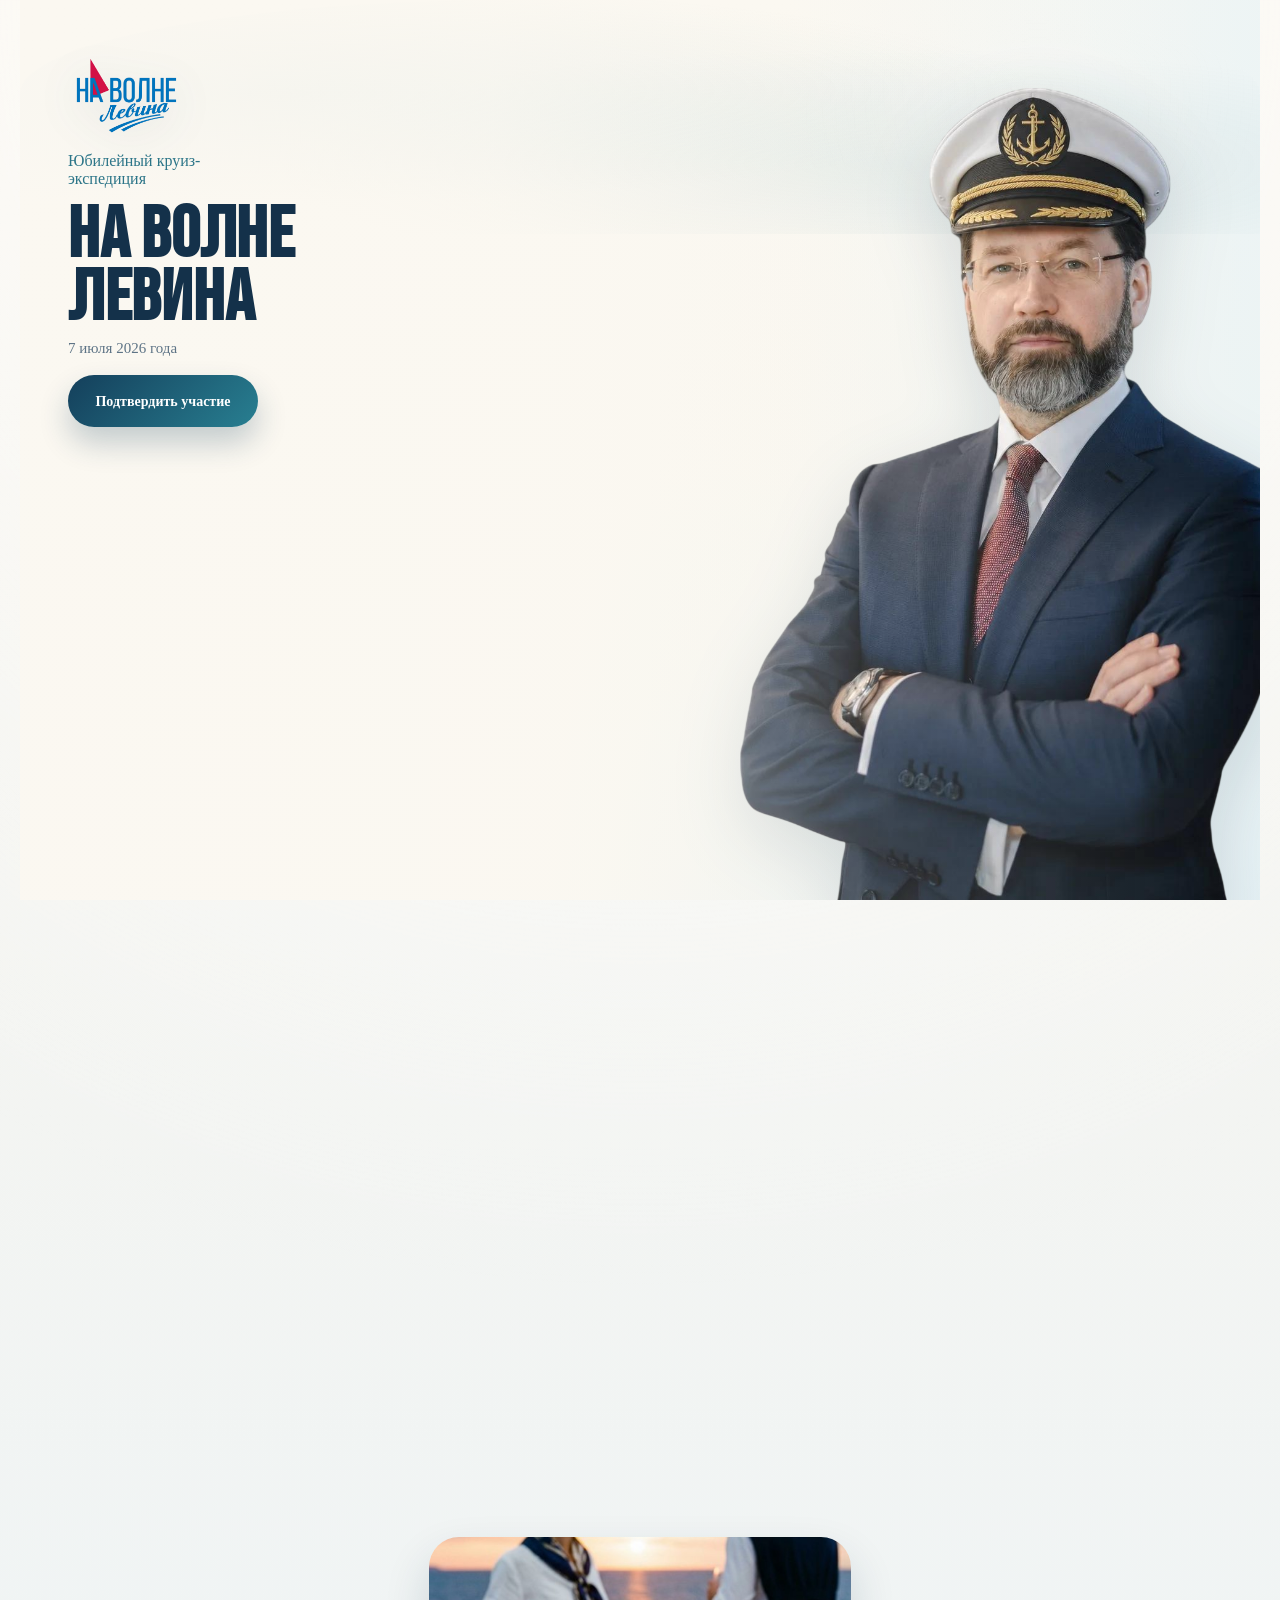
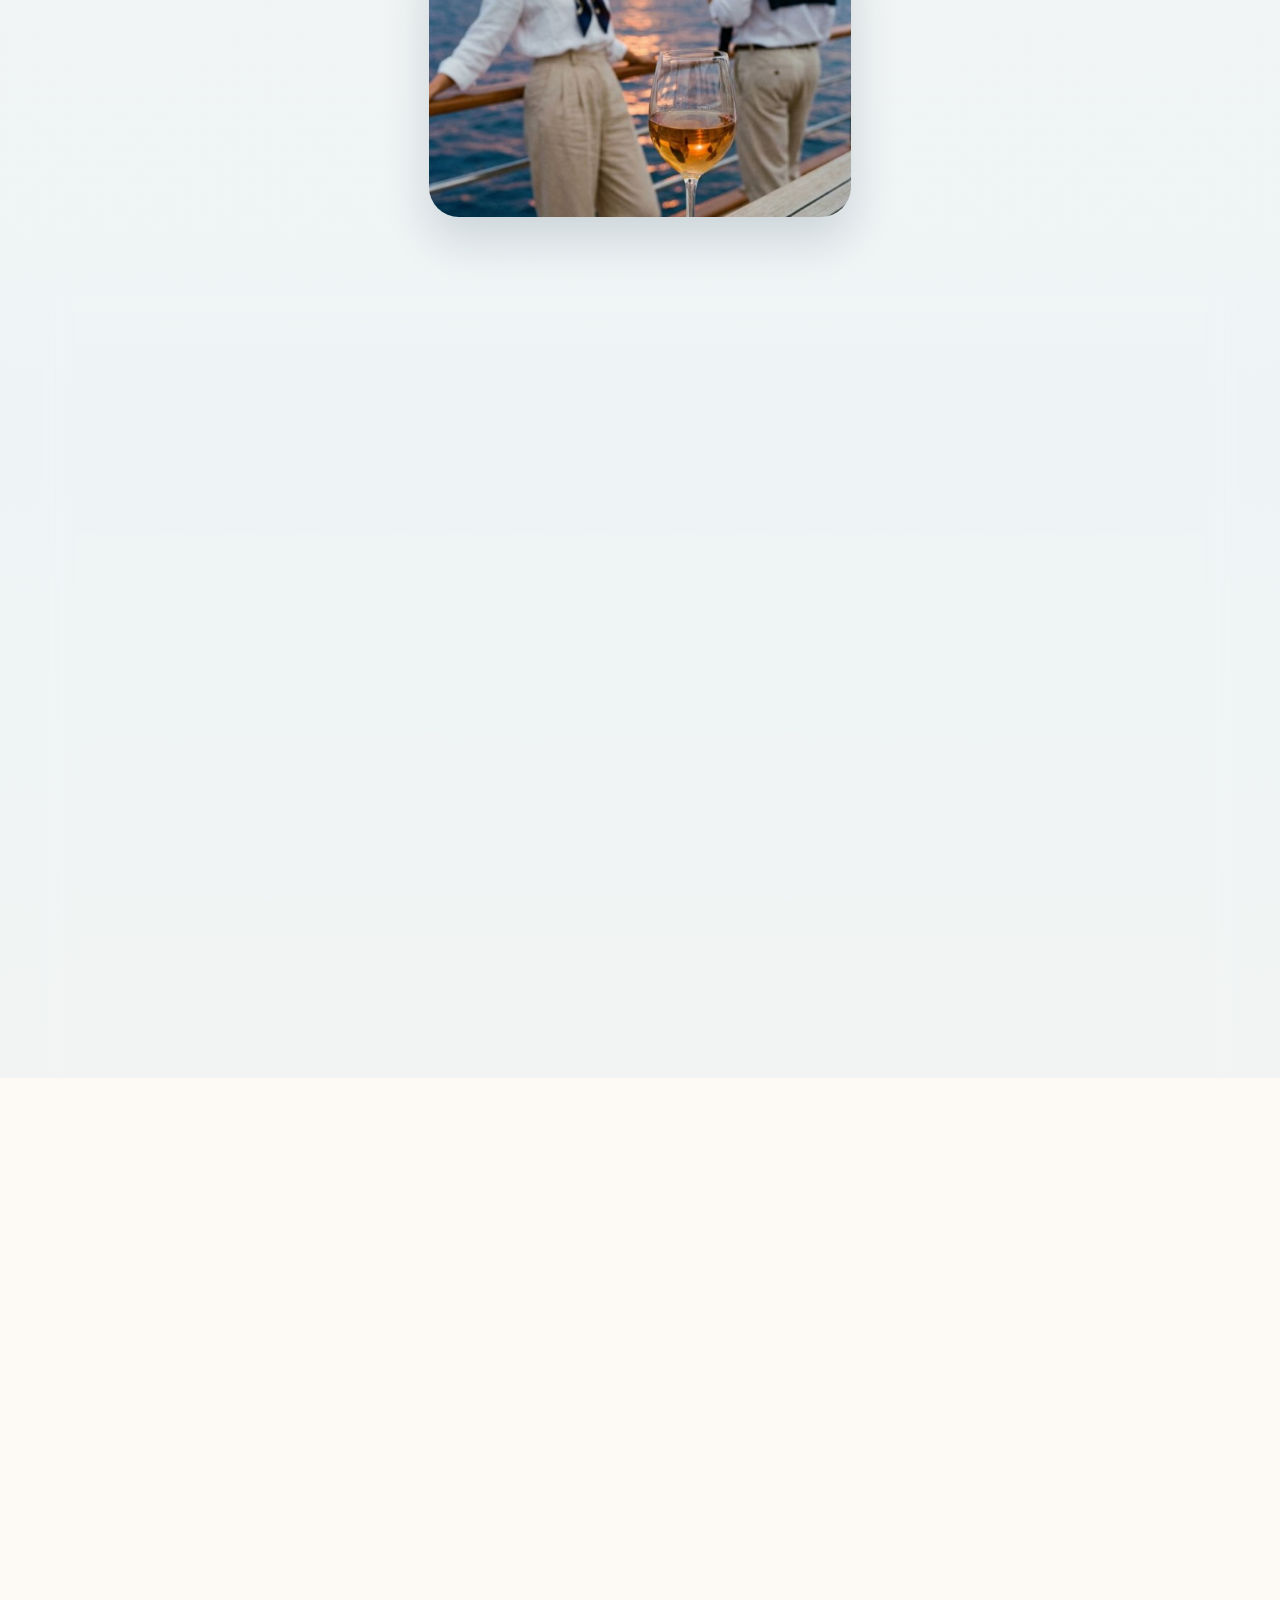
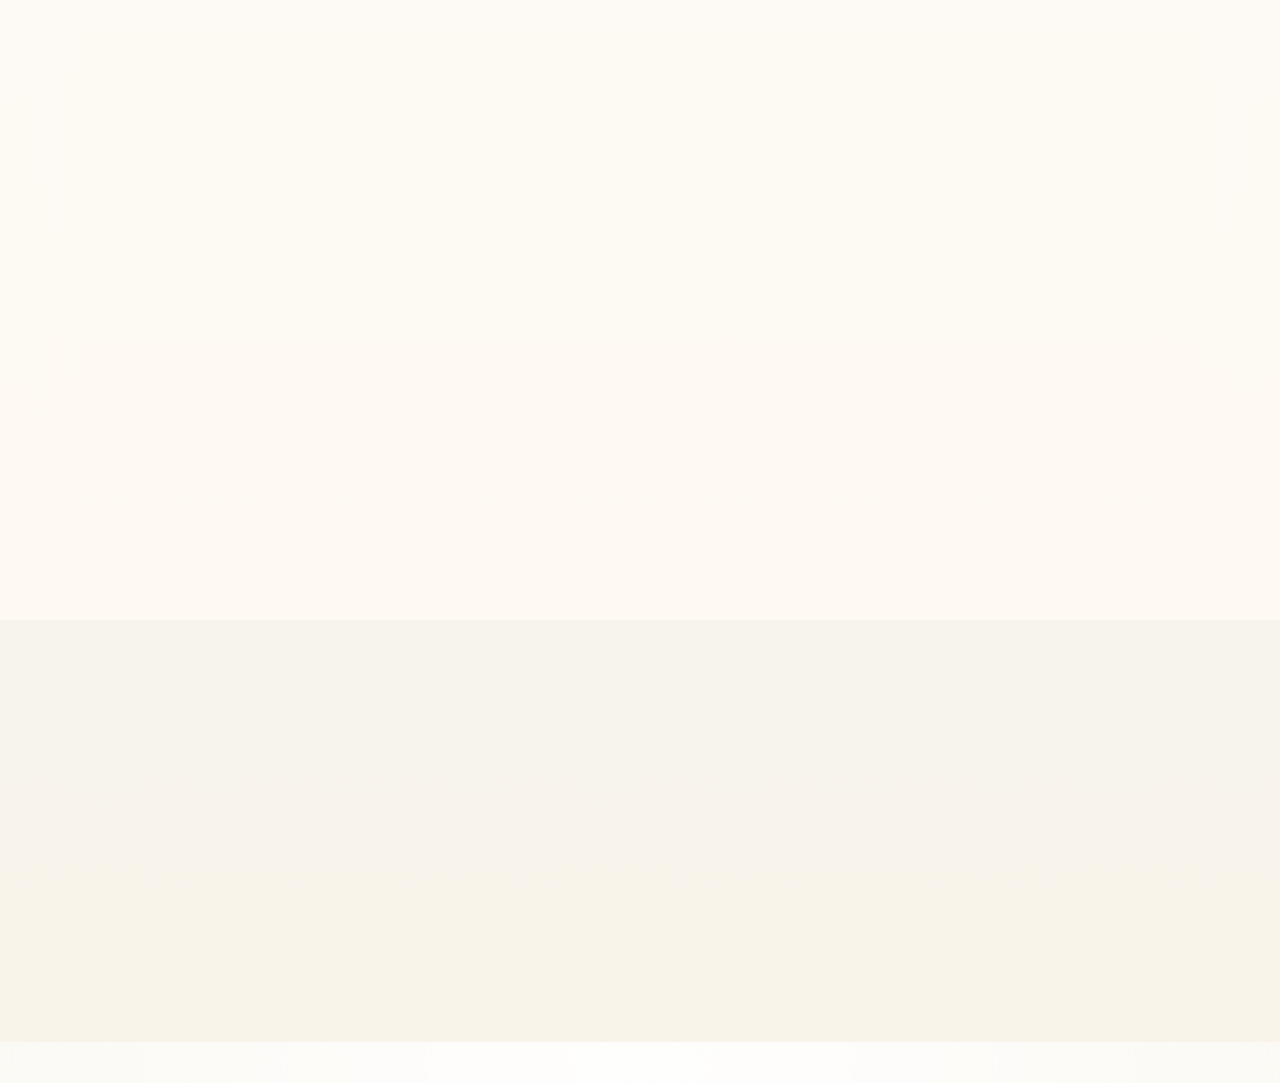
==== index.html @ 83906960 "Done" ====
<!DOCTYPE html>
<html lang="ru">
  <head>
    <meta charset="UTF-8" />
    <meta name="viewport" content="width=device-width, initial-scale=1.0" />
    <title>На волне Левина</title>
    <meta
      name="description"
      content="Приглашение на юбилейный круиз-экспедицию «На волне Левина»."
    />
    <link rel="stylesheet" href="./styles.css" />
  </head>
  <body>
    <div class="page-shell">
      <header class="hero section reveal" id="hero">
        <div class="hero__bg" aria-hidden="true"></div>
        <div class="hero__overlay" aria-hidden="true"></div>
        <div class="hero__water" aria-hidden="true"></div>
        <div class="hero__portrait-wrap" aria-hidden="true">
          <img
            class="hero__portrait"
            src="./assets/images/lev-portrait-cutout.png"
            alt=""
          />
        </div>
        <div class="hero__content">
          <!-- При необходимости замените логотип на другой локальный файл из assets/images/. -->
          <img
            class="hero__logo"
            src="./assets/images/logo-main.png"
            alt="Логотип приглашения «На волне Левина»"
          />
          <p class="hero__eyebrow">Юбилейный круиз-экспедиция</p>
          <h1 class="hero__title">НА ВОЛНЕ ЛЕВИНА</h1>
          <p class="hero__date">7 июля 2026 года</p>
          <div class="hero__actions">
            <a class="button button--primary hero__button js-rsvp-link" href="#rsvp">
              Подтвердить участие
            </a>
          </div>
        </div>
      </header>

      <main>
        <section class="invitation section reveal" aria-labelledby="invitation-title">
          <div class="section__frame invitation__grid invite-card">
            <div class="invitation__photo-card invite-card__photo-wrap">
              <!-- При необходимости замените портрет на другой локальный файл. -->
              <img
                class="invite-card__photo"
                src="./assets/images/lev-portrait-cutout.png"
                alt="Портрет Льва Юрьевича для приглашения"
              />
            </div>
            <div class="invitation__content invite-card__content">
              <p class="section__kicker">Личное приглашение</p>
              <h2 id="invitation-title" class="section__title">Приглашение на борт</h2>
              <p>
                Приглашаю Вас принять участие в круизе-экспедиции «На волне
                Левина»!
              </p>
              <p>
                Буду рад провести этот вечер вместе с Вами на красавице Каме.
              </p>
              <p>
                Вспомним яркие моменты, ощутим радость встречи и поднимем бокал
                за новые горизонты и открытия.
              </p>
              <a class="button button--secondary invitation__button js-rsvp-link" href="#rsvp">
                Подтвердить присутствие
              </a>
            </div>
          </div>
        </section>

        <section class="mood-photo section reveal" aria-label="Вечер на борту">
          <img
            class="mood-photo__image"
            src="./assets/images/reference-screen.jpg"
            alt="Гости с бокалами на борту во время вечернего круиза"
          />
        </section>

        <section class="crew section reveal" aria-labelledby="crew-title">
          <div class="section__frame crew-card route-card">
            <p class="section__kicker">Курс на встречу</p>
            <h2 id="crew-title" class="section__title">Сбор экипажа</h2>

            <dl class="route-list">
              <div class="route-row">
                <dt>Дата рейса</dt>
                <dd>7 июля 2026</dd>
              </div>

              <div class="route-row">
                <dt>Время сбора</dt>
                <dd>18:00</dd>
              </div>

              <div class="route-row">
                <dt>Место посадки</dt>
                <dd>летняя веранда кафе «Чайка Zaza», ул. Монастырская, 2</dd>
                <dd>
                  <a
                    class="button button--secondary map-link"
                    href="https://yandex.ru/maps/?text=%D0%9F%D0%B5%D1%80%D0%BC%D1%8C,%20%D1%83%D0%BB.%20%D0%9C%D0%BE%D0%BD%D0%B0%D1%81%D1%82%D1%8B%D1%80%D1%81%D0%BA%D0%B0%D1%8F,%202,%20%D0%A7%D0%B0%D0%B9%D0%BA%D0%B0%20Zaza"
                    target="_blank"
                    rel="noreferrer"
                  >
                    Как добраться
                  </a>
                </dd>
              </div>

              <div class="route-row">
                <dt>Маршрут</dt>
                <dd>на волне воспоминаний, встреч и открытий</dd>
              </div>

              <div class="route-row">
                <dt>Форма одежды</dt>
                <dd>светлые тона: белый, молочный, navy и оттенки морской волны</dd>
              </div>
            </dl>

            <div class="crew-map-strip" aria-hidden="true">
              <svg viewBox="0 0 360 150" preserveAspectRatio="none">
                <path class="map-river" d="M-20 108 C55 78 95 118 150 78 C205 38 250 65 300 30 C335 8 365 18 390 4" />
                <path class="map-route" d="M35 113 C85 92 112 105 155 79 C205 49 240 61 288 35 C318 19 340 20 360 13" />
                <circle class="map-point" cx="35" cy="113" r="4" />
                <circle class="map-point" cx="155" cy="79" r="4" />
                <circle class="map-point" cx="288" cy="35" r="4" />
                <text class="map-label" x="235" y="125">р. Кама</text>
                <text class="map-ship" x="305" y="48">⛵</text>
                <text class="map-compass" x="44" y="48">✦</text>
              </svg>
            </div>
          </div>
        </section>

        <section class="program section reveal" aria-labelledby="program-title">
          <div class="section__frame">
            <p class="section__kicker">Маршрут вечера</p>
            <h2 id="program-title" class="section__title">Программа вечера</h2>
            <div class="timeline">
              <article class="timeline__item">
                <div class="timeline__time">18:00</div>
                <div class="timeline__body">
                  Сбор гостей и welcome drink на веранде «Чайка Zaza»
                </div>
              </article>
              <article class="timeline__item timeline__item--featured">
                <div class="timeline__time">19:00</div>
                <div class="timeline__body">
                  <p>Все на борт!</p>
                  <img
                    class="timeline__image"
                    src="./assets/images/ekohod.jpg"
                    alt="Экоход для круиза-экспедиции"
                  />
                </div>
              </article>
              <article class="timeline__item">
                <div class="timeline__time">23:00</div>
                <div class="timeline__body">Окончание круиза</div>
              </article>
            </div>
          </div>
        </section>

        <section class="contacts section reveal" aria-labelledby="contacts-title">
          <div class="section__frame contacts__card">
            <p class="section__kicker">На связи</p>
            <h2 id="contacts-title" class="section__title">Контакты</h2>
            <p>
              По всем вопросам, связанным с мероприятием, вы можете связаться с
              моим организатором:
            </p>
            <div class="contact-person contacts__person">
              <div>
                <span class="contact-person__label">Организатор</span>
                <strong class="contact-person__name">Алёна Татаренко</strong>
              </div>
              <a class="contact-person__phone" href="tel:+79641887146">
                +7 (964) 188-71-46
              </a>
            </div>
            <div class="contacts__actions">
              <a class="button button--primary" href="tel:+79641887146">
                Позвонить организатору
              </a>
              <a
                class="button button--secondary"
                href="https://wa.me/79641887146"
                target="_blank"
                rel="noreferrer"
              >
                Написать в WhatsApp
              </a>
            </div>
          </div>
          <p class="footer-signature">До встречи на борту!</p>
        </section>
      </main>
    </div>

    <div class="modal" id="rsvp-modal" aria-hidden="true">
      <div class="modal__backdrop" data-close-modal></div>
      <div
        class="modal__dialog"
        role="dialog"
        aria-modal="true"
        aria-labelledby="rsvp-modal-title"
      >
        <button class="modal__close" type="button" aria-label="Закрыть" data-close-modal>
          ×
        </button>
        <div class="modal__content modal__content--form">
          <h2 class="modal__title" id="rsvp-modal-title">Подтверждение участия</h2>
          <p class="modal__text">
            Пожалуйста, укажите Ваше ФИО, чтобы подтвердить присутствие на
            круизе-экспедиции «На волне Левина».
          </p>
          <form
            class="modal__form"
            id="rsvp-form"
            action="https://formsubmit.co/varvara.osoka@gmail.com"
            method="POST"
            target="rsvp-submit-frame"
          >
            <input type="hidden" name="_subject" value="Подтверждение участия — На волне Левина" />
            <input type="hidden" name="_captcha" value="false" />
            <input
              type="hidden"
              name="event"
              value="Круиз-экспедиция «На волне Левина», 7 июля 2026"
            />
            <label class="modal__field">
              <span>ФИО</span>
              <input
                type="text"
                name="ФИО"
                placeholder="Например, Иванов Иван Иванович"
                required
              />
            </label>
            <div class="modal__actions">
              <button class="button button--primary modal__submit" type="submit">
                Отправить подтверждение
              </button>
              <button class="button button--secondary modal__dismiss" type="button" data-close-modal>
                Закрыть
              </button>
            </div>
          </form>
        </div>
        <div class="modal__content modal__content--success" hidden>
          <h2 class="modal__title">Подтверждение участия</h2>
          <p class="modal__text">Спасибо! Подтверждение подготовлено к отправке.</p>
          <button class="button button--primary modal__dismiss" type="button" data-close-modal>
            Закрыть
          </button>
        </div>
      </div>
      <iframe
        name="rsvp-submit-frame"
        title="Скрытая отправка формы подтверждения"
        hidden
      ></iframe>
    </div>

    <script src="./script.js"></script>
  </body>
</html>
---- styles.css ----
:root {
  --bg: #f6f0e4;
  --bg-soft: #fffaf2;
  --card: rgba(255, 251, 244, 0.82);
  --card-strong: rgba(255, 255, 255, 0.9);
  --ink: #173047;
  --muted: #5e7486;
  --navy: #14314b;
  --teal: #2c7588;
  --gold: #c9a45d;
  --sand: #e9d8b5;
  --line: rgba(20, 49, 75, 0.12);
  --shadow: 0 24px 60px rgba(27, 52, 72, 0.12);
  --radius: 28px;
}

@font-face {
  font-family: "Bebas Neue Cyrillic";
  src: url("./assets/fonts/bebas-neue-cyrillic.ttf") format("truetype");
  font-display: swap;
}

@font-face {
  font-family: "Bikham Cyr Script";
  src: url("./assets/fonts/bikham-cyr-script.ttf") format("truetype");
  font-display: swap;
}

@font-face {
  font-family: "Lavanderia C";
  src: url("./assets/fonts/lavanderia-c.ttf") format("truetype");
  font-display: swap;
}

html {
  scroll-behavior: smooth;
}

*,
*::before,
*::after {
  box-sizing: border-box;
}

body {
  margin: 0;
  min-width: 320px;
  overflow-x: clip;
  font-family: Georgia, "Times New Roman", serif;
  color: var(--ink);
  background:
    radial-gradient(circle at top, rgba(255, 255, 255, 0.9), transparent 30%),
    linear-gradient(180deg, #f9f5ed 0%, #eef4f6 48%, #f9f4ea 100%);
}

img {
  display: block;
  max-width: 100%;
}

a {
  color: inherit;
  text-decoration: none;
}

.page-shell {
  width: min(100%, 1240px);
  margin: 0 auto;
}

.section {
  position: relative;
  padding: 1rem;
}

.section__frame {
  position: relative;
  overflow: hidden;
  padding: clamp(1.4rem, 4vw, 2.8rem);
  border: 1px solid rgba(255, 255, 255, 0.55);
  border-radius: var(--radius);
  background: var(--card);
  box-shadow: var(--shadow);
  backdrop-filter: blur(14px);
}

.section__kicker {
  margin: 0 0 0.45rem;
  color: var(--teal);
  font-size: clamp(0.9rem, 1.7vw, 1rem);
  letter-spacing: 0.18em;
  text-transform: uppercase;
}

.section__title {
  margin: 0 0 1rem;
  font-family: "Bebas Neue Cyrillic", serif;
  font-size: clamp(2.1rem, 8vw, 3.6rem);
  letter-spacing: 0.04em;
  line-height: 0.96;
}

.button {
  display: inline-flex;
  align-items: center;
  justify-content: center;
  min-height: 3.5rem;
  padding: 0.95rem 1.4rem;
  border-radius: 999px;
  font-size: clamp(0.95rem, 2vw, 1rem);
  font-weight: 600;
  text-align: center;
  transition:
    transform 180ms ease,
    box-shadow 180ms ease,
    background-color 180ms ease;
}

.button:hover,
.button:focus-visible {
  transform: translateY(-1px);
}

.button--primary {
  color: #fff8ef;
  background: linear-gradient(135deg, var(--navy), var(--teal));
  box-shadow: 0 18px 30px rgba(20, 49, 75, 0.22);
}

.button--secondary {
  color: var(--navy);
  background: rgba(255, 255, 255, 0.78);
  border: 1px solid rgba(20, 49, 75, 0.12);
}

.hero {
  min-height: 100svh;
  position: relative;
  isolation: isolate;
  overflow: hidden;
  padding: 28px 20px 24px;
}

.hero__bg,
.hero__water {
  position: absolute;
  inset: 0;
}

.hero__bg {
  z-index: 0;
  background:
    linear-gradient(
      90deg,
      rgba(251, 248, 241, 0.98) 0%,
      rgba(251, 248, 241, 0.94) 43%,
      rgba(251, 248, 241, 0.54) 62%,
      rgba(232, 243, 246, 0.72) 100%
    ),
    linear-gradient(180deg, #fbf8f1 0%, #f5f4ee 52%, #e2eef1 100%);
}

.hero::after {
  content: "";
  position: absolute;
  inset: 0;
  z-index: 4;
  pointer-events: none;
  background:
    linear-gradient(
      90deg,
      rgba(251, 248, 241, 0.88) 0%,
      rgba(251, 248, 241, 0.72) 38%,
      rgba(251, 248, 241, 0.18) 68%,
      transparent 100%
    );
}

.hero__water {
  z-index: 2;
  left: -10%;
  right: -10%;
  bottom: -2%;
  height: 26%;
  background:
    radial-gradient(ellipse at 20% 40%, rgba(121, 175, 191, 0.18), transparent 55%),
    radial-gradient(ellipse at 70% 70%, rgba(102, 160, 176, 0.14), transparent 50%);
  border-radius: 40% 40% 0 0;
  overflow: hidden;
}

.hero__water::before,
.hero__water::after {
  content: "";
  position: absolute;
  inset: 10% -30%;
  background:
    radial-gradient(circle at 20% 60%, rgba(255, 255, 255, 0.18), transparent 18%),
    radial-gradient(circle at 70% 35%, rgba(255, 255, 255, 0.14), transparent 16%),
    repeating-linear-gradient(
      112deg,
      rgba(255, 255, 255, 0.08) 0,
      rgba(255, 255, 255, 0.08) 8px,
      transparent 8px,
      transparent 28px
    );
  filter: blur(20px);
  opacity: 0.68;
  animation: drift 14s linear infinite;
}

.hero__water::after {
  inset: 24% -24% 8%;
  opacity: 0.42;
  animation-duration: 19s;
  animation-direction: reverse;
}

.hero__portrait-wrap,
.hero__content {
  position: absolute;
}

.hero__content {
  display: grid;
  align-content: start;
  gap: 0;
  position: relative;
  z-index: 5;
  width: 55%;
  max-width: 230px;
}

.hero__portrait-wrap {
  position: absolute;
  z-index: 3;
  right: -135px;
  bottom: -24px;
  height: 86svh;
  width: auto;
  pointer-events: none;
  display: flex;
  align-items: flex-end;
  justify-content: flex-end;
}

.hero__logo {
  width: 108px;
  margin-bottom: 14px;
  border-radius: 0;
  mix-blend-mode: multiply;
  filter: drop-shadow(0 10px 22px rgba(30, 66, 95, 0.12));
}

.hero__eyebrow {
  margin: 0 0 12px;
  color: var(--teal);
  max-width: 180px;
  font-size: 16px;
  letter-spacing: 0;
  line-height: 1.12;
}

.hero__title {
  margin: 0;
  max-width: none;
  font-family: "Bebas Neue Cyrillic", serif;
  font-size: clamp(58px, 15vw, 72px);
  line-height: 0.88;
  letter-spacing: 0.01em;
  color: #14314a;
}

.hero__date {
  margin: 14px 0 18px;
  color: var(--muted);
  font-size: 15px;
}

.hero__button {
  display: inline-flex;
  align-items: center;
  justify-content: center;
  width: 190px;
  min-height: 52px;
  padding: 0 18px;
  border-radius: 999px;
  background: linear-gradient(135deg, #143f5b, #287f91);
  color: #fff;
  font-weight: 700;
  text-decoration: none;
  box-shadow: 0 16px 30px rgba(20, 63, 91, 0.24);
  font-size: 14px;
  line-height: 1.1;
}

.hero__portrait {
  height: 100%;
  width: auto;
  max-width: none;
  object-fit: contain;
  object-position: bottom right;
  opacity: 1;
  filter: drop-shadow(0 24px 34px rgba(20, 49, 74, 0.16));
}

.invitation__grid {
  display: grid;
  grid-template-columns: 38% 1fr;
  gap: 16px;
  align-items: center;
}

.invitation__photo-card {
  position: relative;
  padding: 0;
  border-radius: calc(var(--radius) - 6px);
  background:
    radial-gradient(circle at 50% 18%, rgba(232, 243, 245, 0.82), rgba(255, 255, 255, 0.16) 58%),
    linear-gradient(180deg, rgba(255, 255, 255, 0.62), rgba(255, 255, 255, 0.08));
}

.invitation__photo-card img {
  width: 100%;
  height: 260px;
  object-fit: contain;
  object-position: bottom center;
  border-radius: 22px;
  background: linear-gradient(180deg, rgba(234, 243, 245, 0.7), rgba(255, 255, 255, 0.2));
}

.invitation__content {
  min-width: 0;
}

.invitation .section__title {
  font-size: clamp(34px, 9vw, 44px);
  line-height: 0.95;
}

.invitation__content p,
.contacts__card p {
  margin: 0 0 1rem;
  font-size: 15px;
  line-height: 1.55;
}

.invitation .button {
  min-height: 48px;
  padding: 0 20px;
  font-size: 14px;
  box-shadow: 0 10px 20px rgba(20, 49, 75, 0.12);
}

.invitation__button {
  color: var(--navy);
  background: rgba(255, 255, 255, 0.92);
  border: 1px solid rgba(20, 49, 75, 0.12);
}

.mood-photo {
  margin: 28px auto;
  width: min(100%, 460px);
  padding: 0 18px;
}

.mood-photo__image {
  display: block;
  width: 100%;
  height: 280px;
  object-fit: cover;
  object-position: center 58%;
  border-radius: 30px;
  box-shadow: 0 22px 46px rgba(20, 49, 74, 0.16);
}

.crew-card {
  position: relative;
  overflow: hidden;
  padding: 28px 24px;
  border-radius: 32px;
  background:
    linear-gradient(180deg, rgba(255,255,255,0.88), rgba(250,247,238,0.96)),
    repeating-linear-gradient(
      0deg,
      rgba(20, 49, 74, 0.035) 0,
      rgba(20, 49, 74, 0.035) 1px,
      transparent 1px,
      transparent 24px
    ),
    repeating-linear-gradient(
      90deg,
      rgba(20, 49, 74, 0.03) 0,
      rgba(20, 49, 74, 0.03) 1px,
      transparent 1px,
      transparent 24px
    );
  border: 1px solid rgba(20, 49, 74, 0.1);
  box-shadow: 0 22px 48px rgba(20, 49, 74, 0.08);
}

.route-list {
  margin: 22px 0 0;
}

.route-row {
  padding: 13px 0;
  border-bottom: 1px solid rgba(20, 49, 74, 0.1);
}

.route-row:first-child {
  border-top: 1px solid rgba(20, 49, 74, 0.1);
}

.route-row dt {
  margin-bottom: 5px;
  font-size: 11px;
  line-height: 1;
  letter-spacing: 0.16em;
  text-transform: uppercase;
  color: #1b7f91;
}

.route-row dd {
  margin: 0;
  font-size: 15.5px;
  line-height: 1.42;
  color: #14314a;
  max-width: 31ch;
}

.route-row dd + dd {
  margin-top: 12px;
}

.map-link {
  display: inline-flex;
  align-items: center;
  justify-content: center;
  min-height: 46px;
  padding: 0 22px;
  border-radius: 999px;
  background: #fff;
  border: 1px solid rgba(20, 49, 74, 0.16);
  color: #14314a;
  font-weight: 700;
  text-decoration: none;
  box-shadow: 0 12px 24px rgba(20, 49, 74, 0.08);
}

.crew-map-strip {
  position: relative;
  height: 150px;
  margin: 24px -8px 0;
  overflow: hidden;
  border-radius: 26px;
  background:
    radial-gradient(circle at 82% 22%, rgba(126, 184, 198, 0.18), transparent 34%),
    linear-gradient(180deg, rgba(235, 245, 247, 0.70), rgba(255, 255, 255, 0.16));
}

.crew-map-strip::before {
  content: "";
  position: absolute;
  inset: 0;
  opacity: 0.24;
  background:
    repeating-linear-gradient(
      0deg,
      rgba(20, 49, 74, 0.07) 0,
      rgba(20, 49, 74, 0.07) 1px,
      transparent 1px,
      transparent 22px
    ),
    repeating-linear-gradient(
      90deg,
      rgba(20, 49, 74, 0.06) 0,
      rgba(20, 49, 74, 0.06) 1px,
      transparent 1px,
      transparent 22px
    );
}

.crew-map-strip svg {
  position: relative;
  z-index: 1;
  width: 100%;
  height: 100%;
}

.map-river {
  fill: none;
  stroke: rgba(126, 184, 198, 0.30);
  stroke-width: 34;
  stroke-linecap: round;
}

.map-route {
  fill: none;
  stroke: rgba(27, 127, 145, 0.44);
  stroke-width: 2;
  stroke-linecap: round;
  stroke-dasharray: 5 8;
}

.map-point {
  fill: #7eb8c6;
  stroke: rgba(255,255,255,0.95);
  stroke-width: 2;
}

.map-label {
  font-family: "Lavanderia C", "Bikham Cyr Script", cursive;
  font-size: 24px;
  fill: rgba(27, 127, 145, 0.38);
}

.map-ship {
  font-size: 20px;
  fill: rgba(20, 49, 74, 0.42);
}

.map-compass {
  font-size: 42px;
  fill: rgba(20, 49, 74, 0.12);
}

.timeline {
  position: relative;
  display: grid;
  gap: 1rem;
}

.timeline::before {
  content: "";
  position: absolute;
  top: 0.5rem;
  bottom: 0.5rem;
  left: 3.1rem;
  width: 2px;
  background: linear-gradient(180deg, var(--gold), rgba(44, 117, 136, 0.4));
}

.timeline__item {
  position: relative;
  display: grid;
  grid-template-columns: 5rem 1fr;
  gap: 1rem;
  align-items: start;
}

.timeline__item::before {
  content: "";
  position: absolute;
  left: 2.62rem;
  top: 0.6rem;
  width: 1rem;
  height: 1rem;
  border: 3px solid var(--bg-soft);
  border-radius: 50%;
  background: linear-gradient(180deg, var(--gold), var(--teal));
  box-shadow: 0 0 0 4px rgba(201, 164, 93, 0.15);
}

.timeline__time {
  font-family: "Bebas Neue Cyrillic", serif;
  font-size: clamp(1.7rem, 6vw, 2.5rem);
  line-height: 1;
  letter-spacing: 0.05em;
}

.timeline__body {
  padding: 1rem 1rem 1.1rem;
  border-radius: 22px;
  background: var(--card-strong);
  border: 1px solid var(--line);
  box-shadow: 0 18px 30px rgba(20, 49, 75, 0.08);
  font-size: clamp(1rem, 2.4vw, 1.08rem);
  line-height: 1.6;
}

.timeline__body p {
  margin: 0 0 0.8rem;
}

.timeline__image {
  border-radius: 20px;
  box-shadow: 0 20px 34px rgba(20, 49, 75, 0.18);
}

.contacts__actions {
  display: grid;
  gap: 0.85rem;
  margin-top: 1.5rem;
}

.contacts__card {
  padding-bottom: 42px;
}

.contact-person {
  display: grid;
  gap: 14px;
  margin: 22px 0 26px;
  padding: 20px;
  border-radius: 24px;
  background: linear-gradient(180deg, #ffffff 0%, #f5fbfc 100%);
  border: 1px solid rgba(20, 49, 74, 0.1);
}

.contact-person__label {
  display: block;
  margin-bottom: 6px;
  font-size: 11px;
  letter-spacing: 0.16em;
  text-transform: uppercase;
  color: #1b7f91;
}

.contact-person__name {
  display: block;
  font-size: 20px;
  line-height: 1.2;
  color: #14314a;
}

.contact-person__phone {
  display: inline-flex;
  width: fit-content;
  align-items: center;
  min-height: 44px;
  padding: 0 18px;
  border-radius: 999px;
  background: rgba(27, 127, 145, 0.1);
  color: #14314a;
  font-size: 18px;
  font-weight: 700;
  text-decoration: none;
  white-space: nowrap;
}

.footer-signature {
  display: block;
  margin: 26px auto 4px;
  text-align: center;
  font-family: "Lavanderia C", "Bikham Cyr Script", cursive;
  font-size: clamp(28px, 7.5vw, 38px);
  line-height: 0.95;
  color: #1b7f91;
  opacity: 0.95;
  transform: rotate(-2deg);
  text-shadow: 0 6px 16px rgba(27, 127, 145, 0.10);
}

.contacts .footer-signature {
  font-size: clamp(28px, 7.5vw, 38px);
  line-height: 0.95;
  text-align: center;
  margin-top: 26px;
}

.modal {
  position: fixed;
  inset: 0;
  z-index: 40;
  display: grid;
  place-items: center;
  padding: 1rem;
  opacity: 0;
  visibility: hidden;
  transition:
    opacity 220ms ease,
    visibility 220ms ease;
}

.modal.is-open {
  opacity: 1;
  visibility: visible;
}

.modal__backdrop {
  position: absolute;
  inset: 0;
  background: rgba(16, 34, 48, 0.48);
  backdrop-filter: blur(6px);
}

.modal__dialog {
  position: relative;
  z-index: 1;
  width: min(100%, 440px);
  padding: 1.4rem;
  border-radius: 28px;
  background: rgba(255, 251, 244, 0.97);
  border: 1px solid rgba(255, 255, 255, 0.74);
  box-shadow: 0 24px 60px rgba(20, 49, 75, 0.24);
}

.modal__close {
  position: absolute;
  top: 0.8rem;
  right: 0.8rem;
  width: 2.25rem;
  height: 2.25rem;
  border: 0;
  border-radius: 50%;
  background: rgba(20, 49, 75, 0.08);
  color: var(--navy);
  font-size: 1.4rem;
  cursor: pointer;
}

.modal__title {
  margin: 0 0 0.8rem;
  padding-right: 2rem;
  font-family: "Bebas Neue Cyrillic", serif;
  font-size: clamp(2rem, 8vw, 3rem);
  line-height: 0.95;
  letter-spacing: 0.03em;
}

.modal__text {
  margin: 0 0 1rem;
  color: var(--muted);
  font-size: 1rem;
  line-height: 1.6;
}

.modal__form {
  display: grid;
  gap: 1rem;
}

.modal__field {
  display: grid;
  gap: 0.45rem;
  font-size: 0.95rem;
  font-weight: 600;
}

.modal__field input {
  width: 100%;
  min-height: 3.3rem;
  padding: 0.9rem 1rem;
  border: 1px solid rgba(20, 49, 75, 0.15);
  border-radius: 18px;
  background: rgba(255, 255, 255, 0.92);
  font: inherit;
  color: var(--ink);
}

.modal__actions {
  display: grid;
  gap: 0.75rem;
}

.modal__submit,
.modal__dismiss {
  width: 100%;
}

.reveal {
  opacity: 0;
  transform: translateY(28px);
  transition:
    opacity 700ms ease,
    transform 700ms ease;
}

.reveal.is-visible {
  opacity: 1;
  transform: translateY(0);
}

@keyframes drift {
  from {
    transform: translate3d(-4%, 0, 0);
  }
  50% {
    transform: translate3d(4%, -2%, 0);
  }
  to {
    transform: translate3d(-4%, 0, 0);
  }
}

@media (max-width: 374px) {
  .hero__portrait-wrap {
    right: -155px;
    height: 82svh;
  }

  .hero__title {
    font-size: 54px;
  }

  .hero__button {
    width: 176px;
  }

  .invitation__grid {
    grid-template-columns: 1fr;
  }

  .invitation__photo-card img {
    height: 220px;
  }

  .mood-photo__image {
    height: 260px;
  }

  .crew-card {
    padding: 24px 18px;
  }
}

@media (min-width: 375px) and (max-width: 480px) {
  .hero__portrait-wrap {
    right: -140px;
    bottom: -24px;
    height: 86svh;
  }

  .hero__content {
    width: 55%;
  }
}

@media (min-width: 390px) and (max-width: 480px) {
  .hero__portrait-wrap {
    right: -145px;
    bottom: -28px;
    height: 88svh;
  }

  .hero__content {
    width: 56%;
  }
}

@media (min-width: 481px) and (max-width: 767px) {
  .hero {
    padding: 32px 28px 28px;
  }

  .hero__content {
    width: min(52%, 280px);
    max-width: 280px;
  }

  .hero__portrait-wrap {
    right: -110px;
    bottom: -18px;
    height: 86svh;
  }

  .invitation__grid {
    grid-template-columns: 34% 1fr;
    gap: 20px;
  }

  .mood-photo {
    width: min(100%, 560px);
  }

  .crew-map-strip {
    height: 170px;
  }
}

@media (max-width: 767px) {
  .timeline::before {
    left: 1rem;
  }

  .timeline__item {
    grid-template-columns: 1fr;
    gap: 0.5rem;
    padding-left: 2rem;
  }

  .timeline__item::before {
    left: 0.54rem;
  }
}

@media (min-width: 768px) {
  .section {
    padding: 1.2rem;
  }

  .hero {
    padding: 1rem;
  }

  .hero__bg,
  .hero__water {
    inset: 0;
  }

  .hero__content {
    width: min(46%, 440px);
    max-width: 440px;
    padding: 2.4rem 0 0 2rem;
  }

  .hero__logo {
    width: 120px;
  }

  .hero__portrait-wrap {
    right: -30px;
    bottom: -16px;
    height: 92svh;
  }

  .hero__portrait {
    max-height: 100%;
  }

  .invitation__grid {
    grid-template-columns: minmax(220px, 0.72fr) minmax(0, 1fr);
    gap: 24px;
    align-items: center;
  }

  .invitation__photo-card {
    padding: 0;
  }

  .invitation__photo-card img {
    height: min(460px, 62svh);
    border-radius: 24px;
  }

  .invitation .section__title {
    font-size: clamp(2.4rem, 4vw, 3.4rem);
    line-height: 0.95;
  }

  .invitation__content p {
    font-size: 1rem;
    line-height: 1.65;
  }

  .invitation .button {
    min-height: 50px;
    font-size: 0.95rem;
  }

  .contacts__actions {
    grid-template-columns: repeat(2, minmax(0, 1fr));
  }

  .contact-person {
    grid-template-columns: 1fr auto;
    align-items: center;
  }

  .crew-card {
    padding: 32px;
  }

  .crew-map-strip {
    height: 180px;
    margin-inline: 0;
  }

  .modal__actions {
    grid-template-columns: repeat(2, minmax(0, 1fr));
  }
}

@media (prefers-reduced-motion: reduce) {
  html {
    scroll-behavior: auto;
  }

  .reveal,
  .reveal.is-visible,
  .hero__water::before,
  .hero__water::after,
  .button {
    animation: none;
    transition: none;
    transform: none;
  }
}
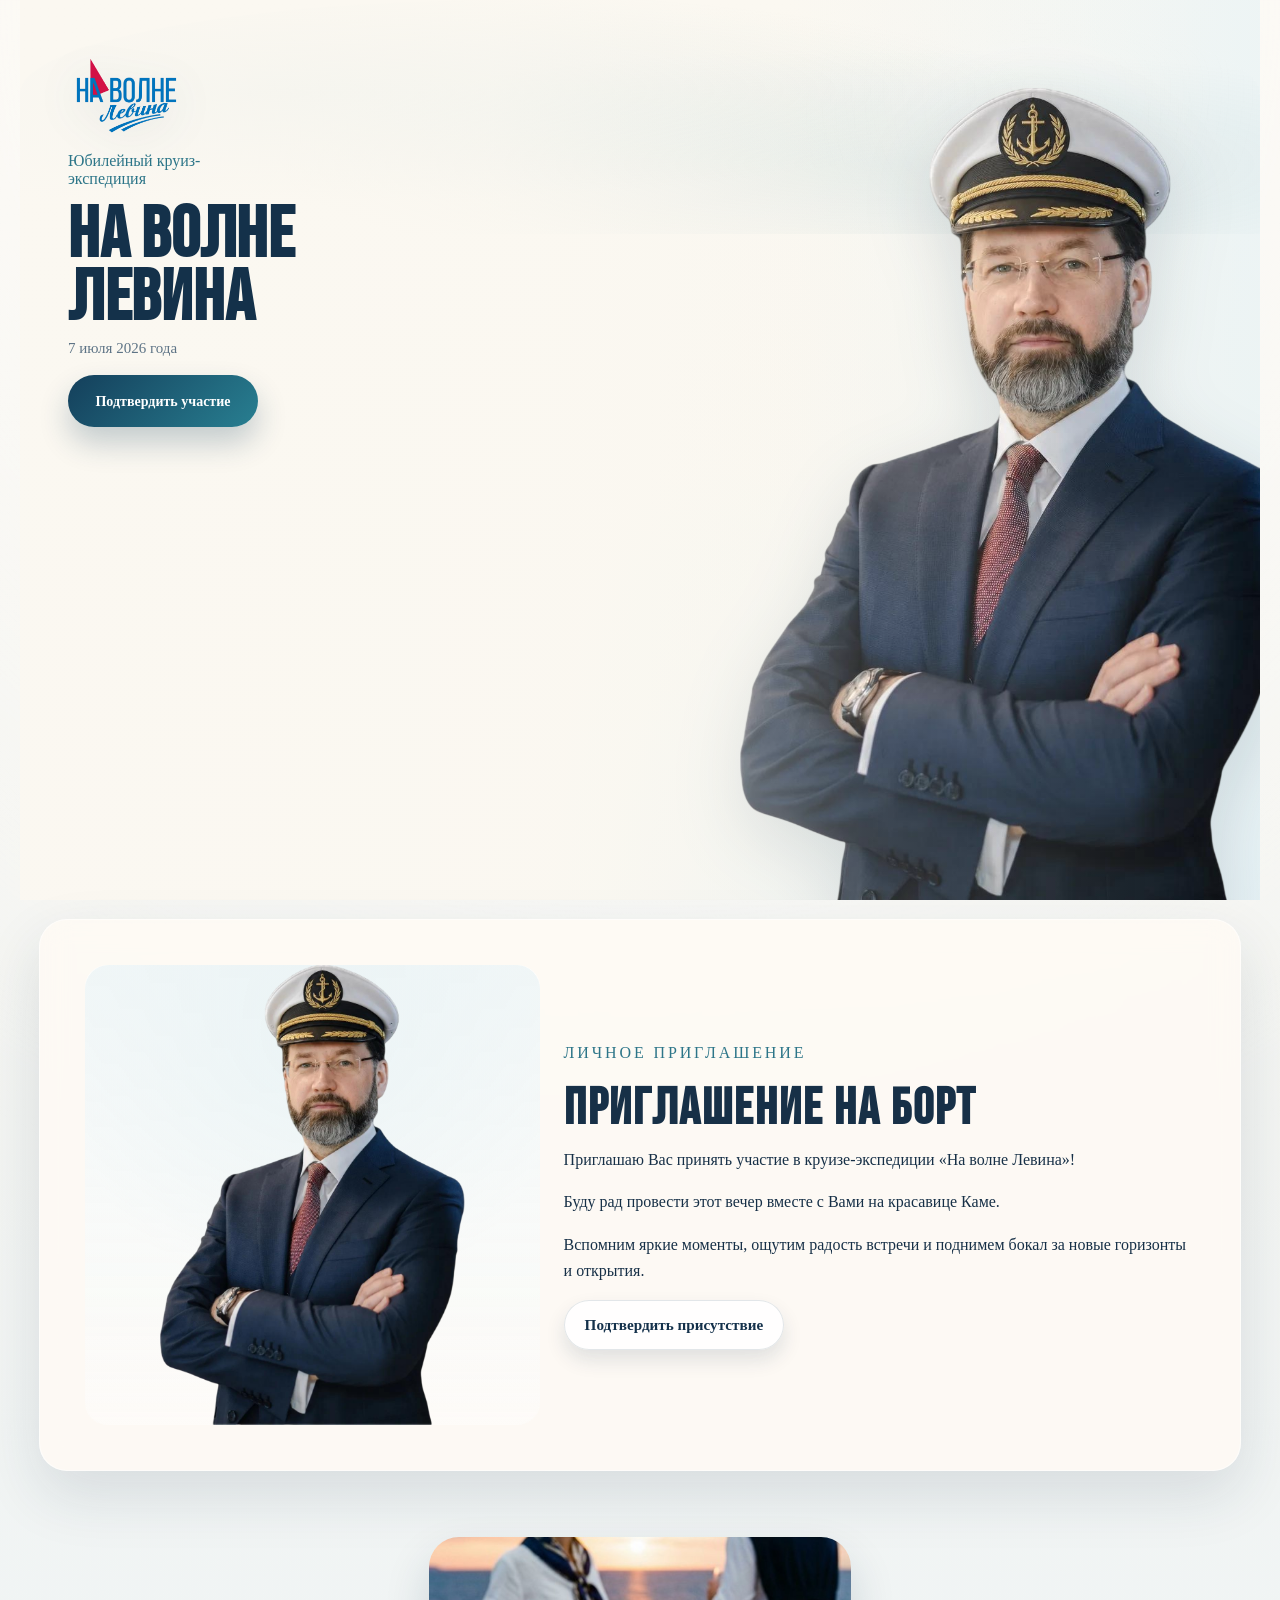
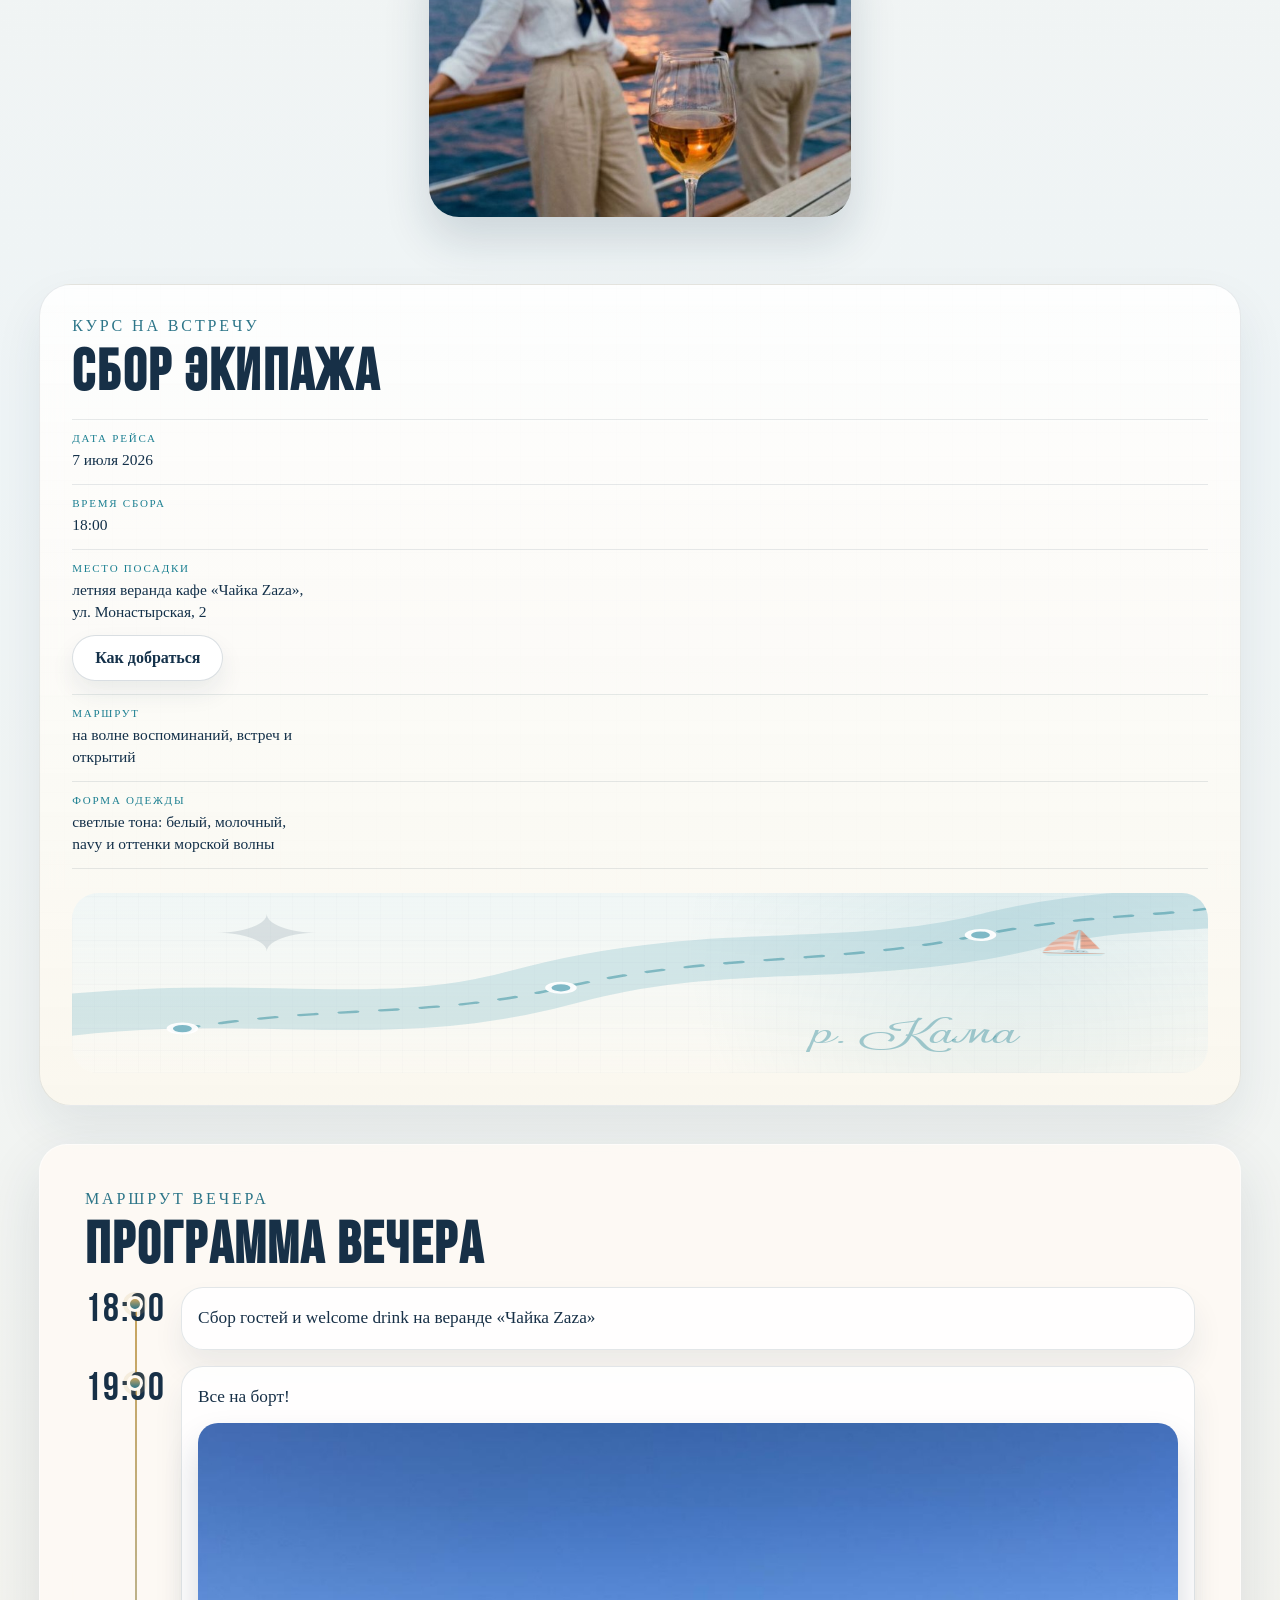
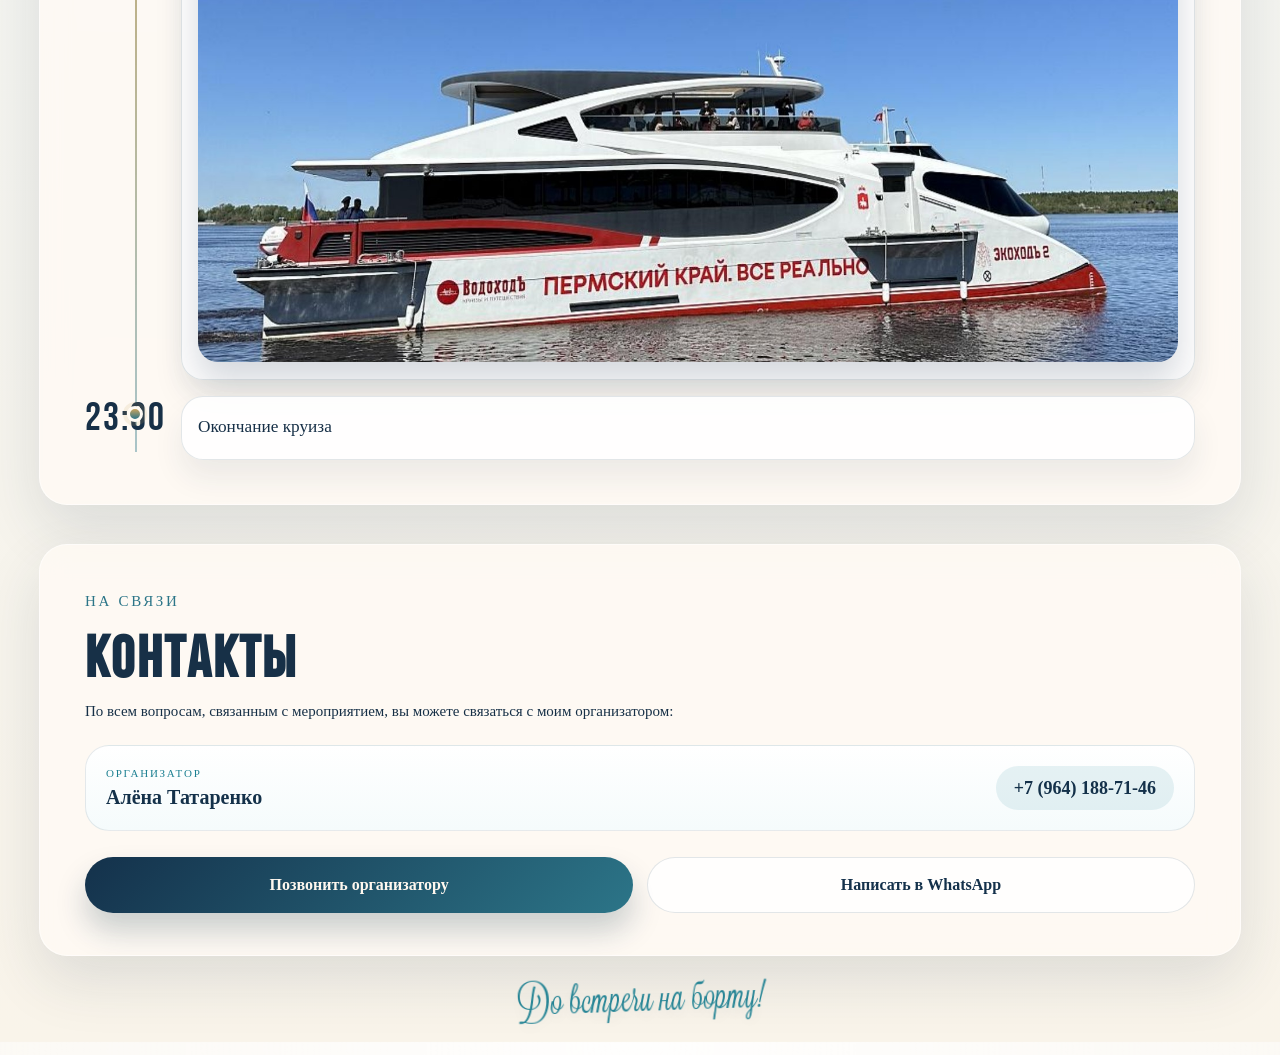
==== commit 457d7d49: "Done" ====
--- a/index.html
+++ b/index.html
@@ -222,30 +222,29 @@
             круизе-экспедиции «На волне Левина».
           </p>
           <form
-            class="modal__form"
-            id="rsvp-form"
             action="https://formsubmit.co/varvara.osoka@gmail.com"
             method="POST"
-            target="rsvp-submit-frame"
+            class="rsvp-form modal__form"
+            id="rsvp-form"
           >
             <input type="hidden" name="_subject" value="Подтверждение участия — На волне Левина" />
             <input type="hidden" name="_captcha" value="false" />
-            <input
-              type="hidden"
-              name="event"
-              value="Круиз-экспедиция «На волне Левина», 7 июля 2026"
-            />
-            <label class="modal__field">
+            <input type="hidden" name="_template" value="table" />
+            <input type="hidden" name="_next" value="https://utkaflex.github.io/Invitation/thanks.html" />
+            <input type="hidden" name="_url" value="https://utkaflex.github.io/Invitation/" />
+            <input type="hidden" name="Мероприятие" value="Круиз-экспедиция «На волне Левина», 7 июля 2026" />
+            <label class="modal__field" for="fullName">
               <span>ФИО</span>
               <input
+                id="fullName"
+                name="ФИО"
                 type="text"
-                name="ФИО"
                 placeholder="Например, Иванов Иван Иванович"
                 required
               />
             </label>
             <div class="modal__actions">
-              <button class="button button--primary modal__submit" type="submit">
+              <button class="button button--primary modal__submit rsvp-form__submit" type="submit">
                 Отправить подтверждение
               </button>
               <button class="button button--secondary modal__dismiss" type="button" data-close-modal>
@@ -254,19 +253,7 @@
             </div>
           </form>
         </div>
-        <div class="modal__content modal__content--success" hidden>
-          <h2 class="modal__title">Подтверждение участия</h2>
-          <p class="modal__text">Спасибо! Подтверждение подготовлено к отправке.</p>
-          <button class="button button--primary modal__dismiss" type="button" data-close-modal>
-            Закрыть
-          </button>
-        </div>
       </div>
-      <iframe
-        name="rsvp-submit-frame"
-        title="Скрытая отправка формы подтверждения"
-        hidden
-      ></iframe>
     </div>
 
     <script src="./script.js"></script>
--- a/styles.css
+++ b/styles.css
@@ -759,6 +759,61 @@
   width: 100%;
 }
 
+.thanks-page {
+  min-height: 100vh;
+  margin: 0;
+  background:
+    radial-gradient(circle at top, rgba(230, 183, 77, 0.28), transparent 34%),
+    linear-gradient(180deg, #f8f0dd 0%, #f5ead2 45%, #e8d8b4 100%);
+}
+
+.thanks-shell {
+  min-height: 100vh;
+  display: grid;
+  place-items: center;
+  padding: 2rem 1.25rem;
+}
+
+.thanks-card {
+  width: min(100%, 42rem);
+  padding: clamp(2rem, 4vw, 3.5rem);
+  border: 1px solid rgba(20, 49, 75, 0.14);
+  border-radius: 32px;
+  background: rgba(255, 251, 242, 0.88);
+  box-shadow: 0 24px 70px rgba(20, 49, 75, 0.16);
+  text-align: center;
+}
+
+.thanks-card__eyebrow {
+  margin: 0 0 0.9rem;
+  color: var(--accent);
+  font-size: 0.9rem;
+  font-weight: 700;
+  letter-spacing: 0.22em;
+  text-transform: uppercase;
+}
+
+.thanks-card__title {
+  margin: 0;
+  color: var(--ink);
+  font-family: "Bebas Neue Cyrillic", sans-serif;
+  font-size: clamp(2.6rem, 9vw, 4.8rem);
+  line-height: 0.95;
+  letter-spacing: 0.04em;
+  text-transform: uppercase;
+}
+
+.thanks-card__text {
+  margin: 1rem 0 0;
+  color: var(--muted);
+  font-size: 1.08rem;
+  line-height: 1.6;
+}
+
+.thanks-card__button {
+  margin-top: 1.75rem;
+}
+
 .reveal {
   opacity: 0;
   transform: translateY(28px);
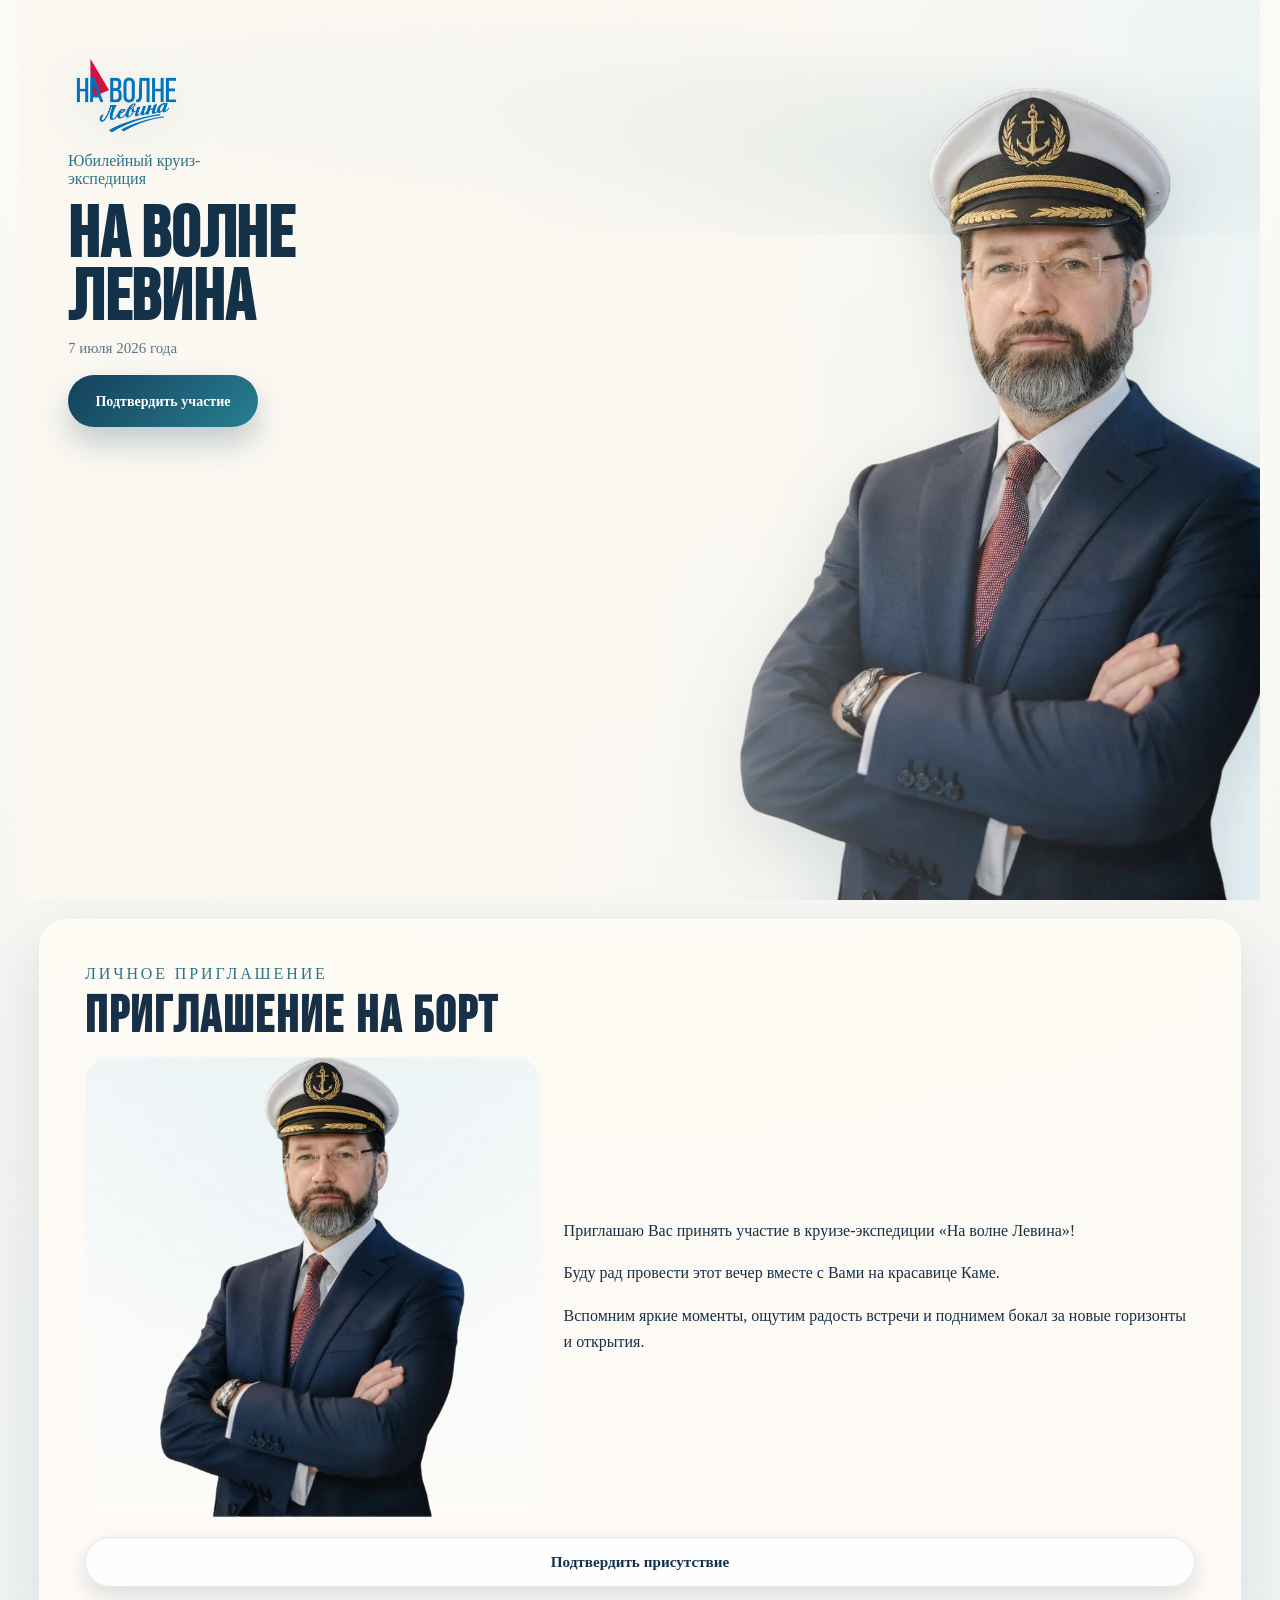
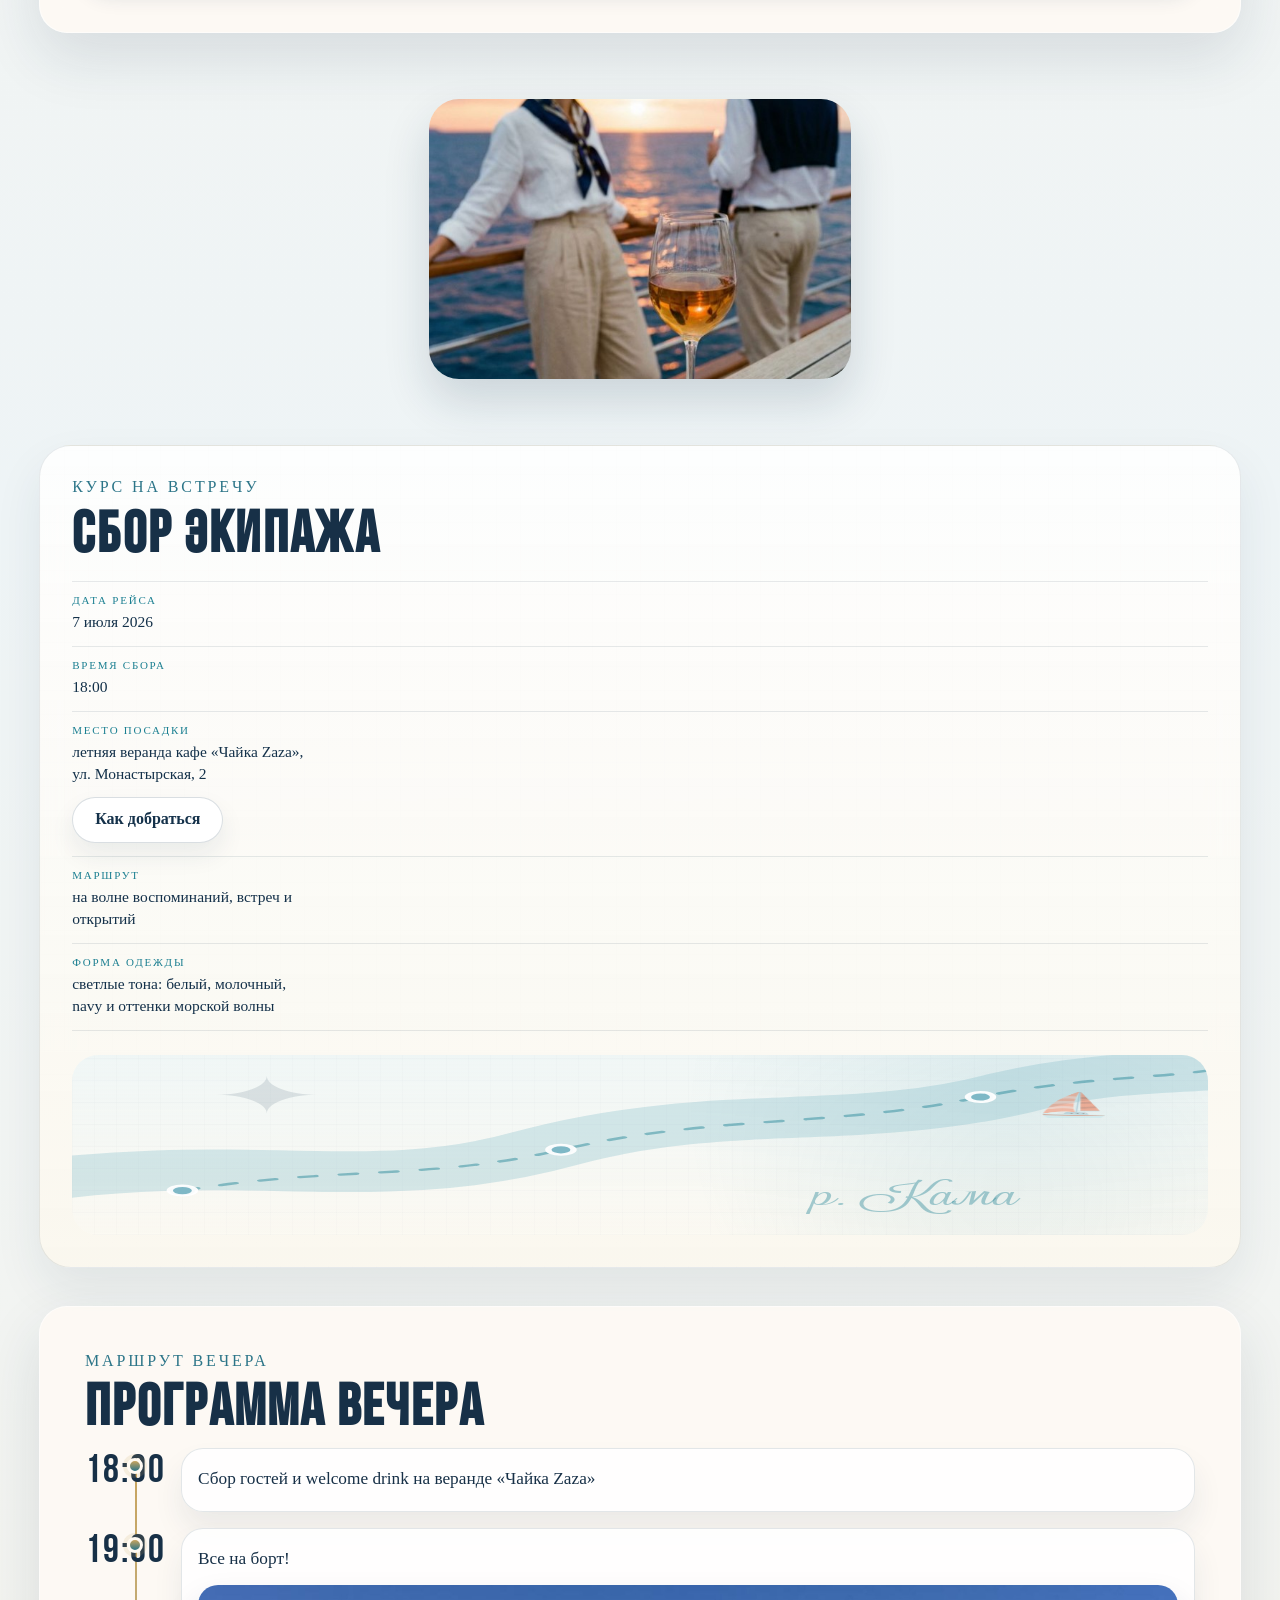
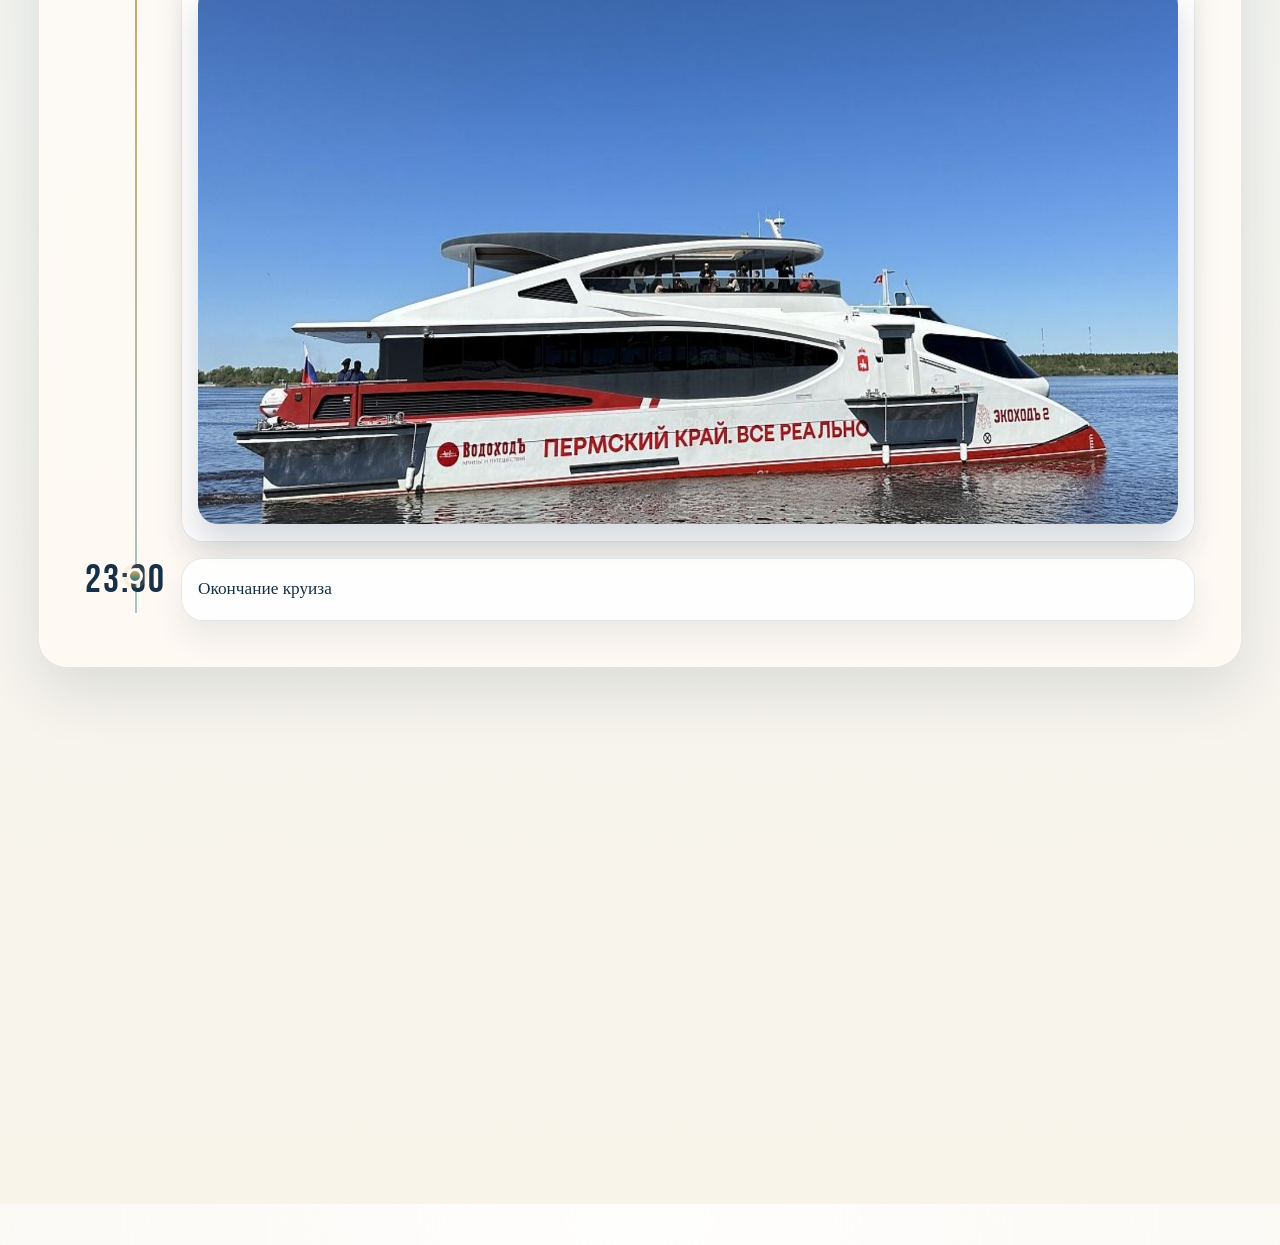
==== commit c878e4a2: "Done" ====
--- a/index.html
+++ b/index.html
@@ -43,33 +43,39 @@
 
       <main>
         <section class="invitation section reveal" aria-labelledby="invitation-title">
-          <div class="section__frame invitation__grid invite-card">
-            <div class="invitation__photo-card invite-card__photo-wrap">
-              <!-- При необходимости замените портрет на другой локальный файл. -->
-              <img
-                class="invite-card__photo"
-                src="./assets/images/lev-portrait-cutout.png"
-                alt="Портрет Льва Юрьевича для приглашения"
-              />
-            </div>
-            <div class="invitation__content invite-card__content">
+          <div class="section__frame invite-card">
+            <div class="invite-card__header">
               <p class="section__kicker">Личное приглашение</p>
               <h2 id="invitation-title" class="section__title">Приглашение на борт</h2>
-              <p>
-                Приглашаю Вас принять участие в круизе-экспедиции «На волне
-                Левина»!
-              </p>
-              <p>
-                Буду рад провести этот вечер вместе с Вами на красавице Каме.
-              </p>
-              <p>
-                Вспомним яркие моменты, ощутим радость встречи и поднимем бокал
-                за новые горизонты и открытия.
-              </p>
-              <a class="button button--secondary invitation__button js-rsvp-link" href="#rsvp">
-                Подтвердить присутствие
-              </a>
-            </div>
+            </div>
+
+            <div class="invitation__grid invite-card__body">
+              <div class="invitation__photo-card invite-card__photo-wrap">
+                <!-- При необходимости замените портрет на другой локальный файл. -->
+                <img
+                  class="invite-card__photo"
+                  src="./лю-Photoroom.png"
+                  alt="Портрет Льва Юрьевича для приглашения"
+                />
+              </div>
+              <div class="invitation__content invite-card__content invite-card__text">
+                <p>
+                  Приглашаю Вас принять участие в круизе-экспедиции «На волне
+                  Левина»!
+                </p>
+                <p>
+                  Буду рад провести этот вечер вместе с Вами на красавице Каме.
+                </p>
+                <p>
+                  Вспомним яркие моменты, ощутим радость встречи и поднимем бокал
+                  за новые горизонты и открытия.
+                </p>
+              </div>
+            </div>
+
+            <a class="button button--secondary invitation__button invite-card__button js-rsvp-link" href="#rsvp">
+              Подтвердить присутствие
+            </a>
           </div>
         </section>
 
--- a/styles.css
+++ b/styles.css
@@ -34,6 +34,8 @@
 
 html {
   scroll-behavior: smooth;
+  max-width: 100%;
+  overflow-x: hidden;
 }
 
 *,
@@ -46,6 +48,7 @@
   margin: 0;
   min-width: 320px;
   overflow-x: clip;
+  max-width: 100%;
   font-family: Georgia, "Times New Roman", serif;
   color: var(--ink);
   background:
@@ -55,6 +58,11 @@
 
 img {
   display: block;
+  max-width: 100%;
+}
+
+svg,
+video {
   max-width: 100%;
 }
 
@@ -311,6 +319,14 @@
   align-items: center;
 }
 
+.invite-card__header {
+  margin-bottom: 18px;
+}
+
+.invite-card__body {
+  align-items: end;
+}
+
 .invitation__photo-card {
   position: relative;
   padding: 0;
@@ -333,6 +349,10 @@
   min-width: 0;
 }
 
+.invite-card__text p:last-child {
+  margin-bottom: 0;
+}
+
 .invitation .section__title {
   font-size: clamp(34px, 9vw, 44px);
   line-height: 0.95;
@@ -353,6 +373,8 @@
 }
 
 .invitation__button {
+  width: 100%;
+  margin-top: 20px;
   color: var(--navy);
   background: rgba(255, 255, 255, 0.92);
   border: 1px solid rgba(20, 49, 75, 0.12);
@@ -853,20 +875,362 @@
     width: 176px;
   }
 
-  .invitation__grid {
-    grid-template-columns: 1fr;
-  }
-
-  .invitation__photo-card img {
-    height: 220px;
-  }
-
   .mood-photo__image {
     height: 260px;
   }
 
   .crew-card {
     padding: 24px 18px;
+  }
+}
+
+@media (max-width: 360px) {
+  body {
+    overflow-x: hidden;
+  }
+
+  .page-shell,
+  main {
+    width: 100%;
+    overflow-x: hidden;
+  }
+
+  .section {
+    padding-left: 12px;
+    padding-right: 12px;
+  }
+
+  .section__frame,
+  .crew-card,
+  .contacts__card,
+  .invite-card,
+  .contact-person,
+  .modal__dialog,
+  .mood-photo__image {
+    border-radius: 24px;
+  }
+
+  .section__frame {
+    padding: 1.15rem 1rem;
+  }
+
+  .hero {
+    min-height: 100svh;
+    padding: 24px 14px 22px;
+  }
+
+  .hero__content {
+    width: 58%;
+    max-width: 190px;
+  }
+
+  .hero__logo {
+    width: 92px;
+    margin-bottom: 12px;
+  }
+
+  .hero__eyebrow {
+    max-width: 150px;
+    margin-bottom: 10px;
+    font-size: 14px;
+    line-height: 1.12;
+  }
+
+  .hero__title {
+    font-size: clamp(48px, 16vw, 58px);
+    line-height: 0.88;
+  }
+
+  .hero__date {
+    margin: 12px 0 14px;
+    font-size: 14px;
+  }
+
+  .hero__button {
+    width: 168px;
+    min-height: 48px;
+    padding: 0 14px;
+    font-size: 13px;
+    line-height: 1.08;
+  }
+
+  .hero__portrait-wrap {
+    right: -165px;
+    height: 82svh;
+  }
+
+  .mood-photo {
+    margin: 22px auto;
+    padding-left: 12px;
+    padding-right: 12px;
+  }
+
+  .mood-photo__image {
+    height: 230px;
+    object-position: center center;
+  }
+
+  .crew-card {
+    padding: 22px 16px;
+    border-radius: 26px;
+  }
+
+  .crew-card .section__kicker {
+    font-size: 11px;
+    letter-spacing: 0.16em;
+  }
+
+  .crew-card .section__title {
+    font-size: clamp(36px, 13vw, 46px);
+    line-height: 0.95;
+  }
+
+  .route-row {
+    padding: 11px 0;
+  }
+
+  .route-row dt {
+    font-size: 10.5px;
+    letter-spacing: 0.14em;
+  }
+
+  .route-row dd {
+    max-width: none;
+    font-size: 14.5px;
+    line-height: 1.38;
+  }
+
+  .crew-map-strip {
+    height: 125px;
+    margin-top: 18px;
+    margin-inline: 0;
+    border-radius: 22px;
+  }
+
+  .map-link {
+    min-height: 44px;
+    padding: 0 18px;
+    font-size: 14px;
+  }
+
+  .program .section__frame {
+    padding: 18px 16px;
+  }
+
+  .timeline {
+    gap: 0.85rem;
+  }
+
+  .timeline__item {
+    padding-left: 1.85rem;
+  }
+
+  .timeline__time {
+    font-size: 28px;
+  }
+
+  .timeline__body {
+    padding: 0.9rem;
+    font-size: 0.98rem;
+    line-height: 1.55;
+  }
+
+  .timeline__image {
+    border-radius: 20px;
+  }
+
+  .contacts__card {
+    padding: 24px 18px 32px;
+    border-radius: 26px;
+  }
+
+  .contact-person {
+    padding: 18px 16px;
+  }
+
+  .contact-person__name {
+    font-size: 19px;
+  }
+
+  .contact-person__phone {
+    width: 100%;
+    justify-content: center;
+    padding: 0 14px;
+    font-size: 15px;
+    white-space: nowrap;
+  }
+
+  .contacts .button,
+  .contacts a.button {
+    width: 100%;
+    min-height: 50px;
+    font-size: 14px;
+  }
+
+  .footer-signature,
+  .contacts .footer-signature {
+    margin-top: 24px;
+    font-size: clamp(25px, 8.5vw, 32px);
+  }
+
+  .modal {
+    padding: 14px;
+  }
+
+  .modal__dialog {
+    width: 100%;
+    max-width: 100%;
+    padding: 1.35rem 1rem 1rem;
+  }
+
+  .modal__close {
+    top: 0.65rem;
+    right: 0.65rem;
+  }
+
+  .modal__title {
+    font-size: clamp(1.8rem, 10vw, 2.45rem);
+  }
+
+  .modal__text {
+    font-size: 0.95rem;
+    line-height: 1.5;
+  }
+
+  .modal__field input,
+  .rsvp-form input {
+    min-height: 48px;
+    font-size: 15px;
+  }
+
+  .rsvp-form__submit {
+    width: 100%;
+    min-height: 50px;
+  }
+}
+
+@media (max-width: 380px) {
+  .invite-card {
+    display: block;
+    padding: 24px 18px;
+    border-radius: 28px;
+  }
+
+  .invite-card__header {
+    margin-bottom: 18px;
+  }
+
+  .invite-card__header .section__kicker {
+    margin-bottom: 10px;
+    font-size: 11px;
+    letter-spacing: 0.17em;
+  }
+
+  .invite-card__header .section__title {
+    margin: 0;
+    font-size: clamp(38px, 12vw, 46px);
+    line-height: 0.92;
+  }
+
+  .invite-card__body {
+    display: grid;
+    grid-template-columns: 40% 1fr;
+    gap: 14px;
+    align-items: end;
+  }
+
+  .invite-card__photo-wrap {
+    min-height: 270px;
+    display: flex;
+    align-items: flex-end;
+    justify-content: center;
+    border-radius: 22px;
+    background: linear-gradient(180deg, rgba(232, 244, 247, 0.8), rgba(255,255,255,0.2));
+    overflow: hidden;
+  }
+
+  .invite-card__photo {
+    width: 125%;
+    max-width: none;
+    height: 265px;
+    object-fit: contain;
+    object-position: bottom center;
+  }
+
+  .invite-card__text p {
+    margin: 0 0 10px;
+    font-size: 14px;
+    line-height: 1.42;
+  }
+
+  .invite-card__button {
+    width: 100%;
+    margin-top: 18px;
+    min-height: 50px;
+    font-size: 14px;
+  }
+}
+
+@media (min-width: 381px) and (max-width: 430px) {
+  .invite-card {
+    display: block;
+    padding: 26px 22px;
+    border-radius: 30px;
+  }
+
+  .invite-card__header {
+    margin-bottom: 18px;
+    text-align: left;
+  }
+
+  .invite-card__header .section__kicker {
+    margin-bottom: 10px;
+    font-size: 12px;
+    letter-spacing: 0.18em;
+  }
+
+  .invite-card__header .section__title {
+    max-width: 310px;
+    margin: 0;
+    font-size: clamp(42px, 11vw, 54px);
+    line-height: 0.92;
+  }
+
+  .invite-card__body {
+    display: grid;
+    grid-template-columns: 42% 1fr;
+    gap: 16px;
+    align-items: end;
+  }
+
+  .invite-card__photo-wrap {
+    min-height: 310px;
+    display: flex;
+    align-items: flex-end;
+    justify-content: center;
+    border-radius: 24px;
+    background: linear-gradient(180deg, rgba(232, 244, 247, 0.8), rgba(255,255,255,0.2));
+    overflow: hidden;
+  }
+
+  .invite-card__photo {
+    width: 115%;
+    max-width: none;
+    height: 300px;
+    object-fit: contain;
+    object-position: bottom center;
+  }
+
+  .invite-card__text p {
+    margin: 0 0 12px;
+    font-size: 15px;
+    line-height: 1.48;
+  }
+
+  .invite-card__button {
+    width: 100%;
+    margin-top: 20px;
+    min-height: 52px;
   }
 }
 
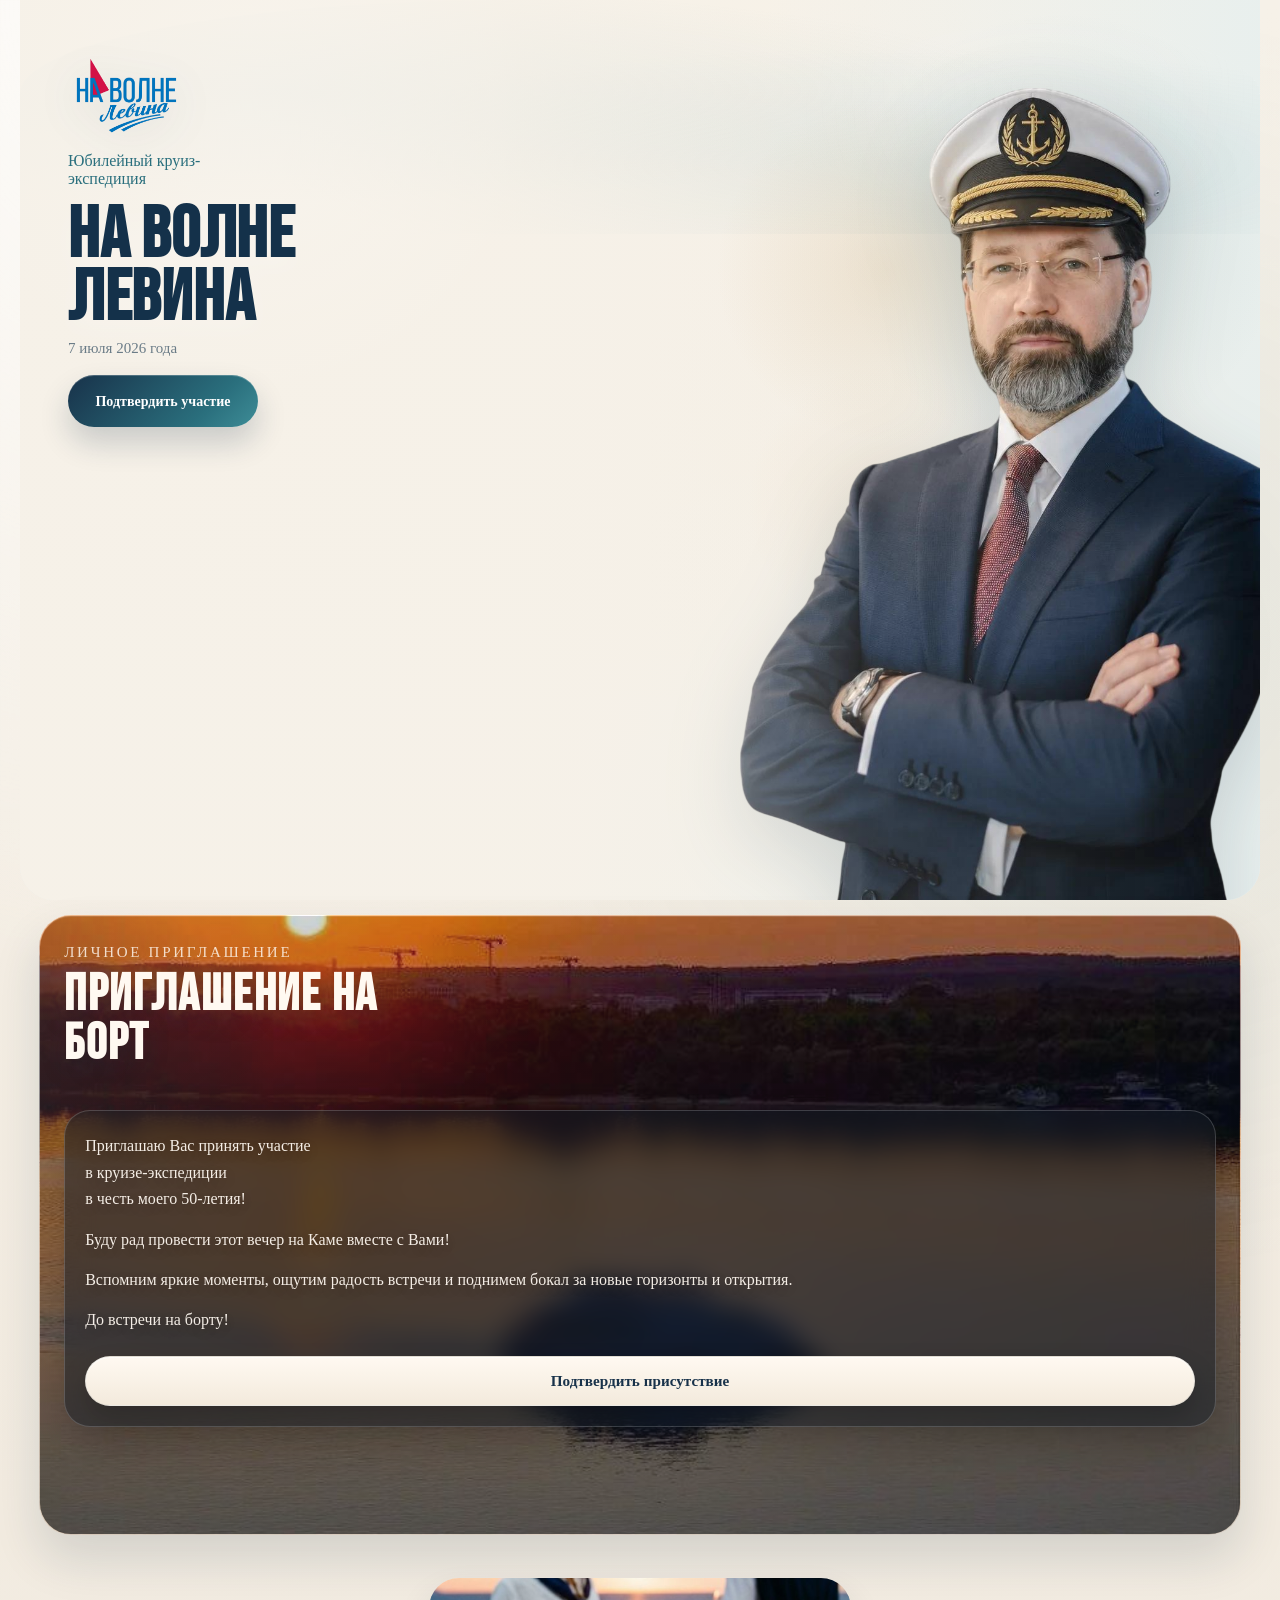
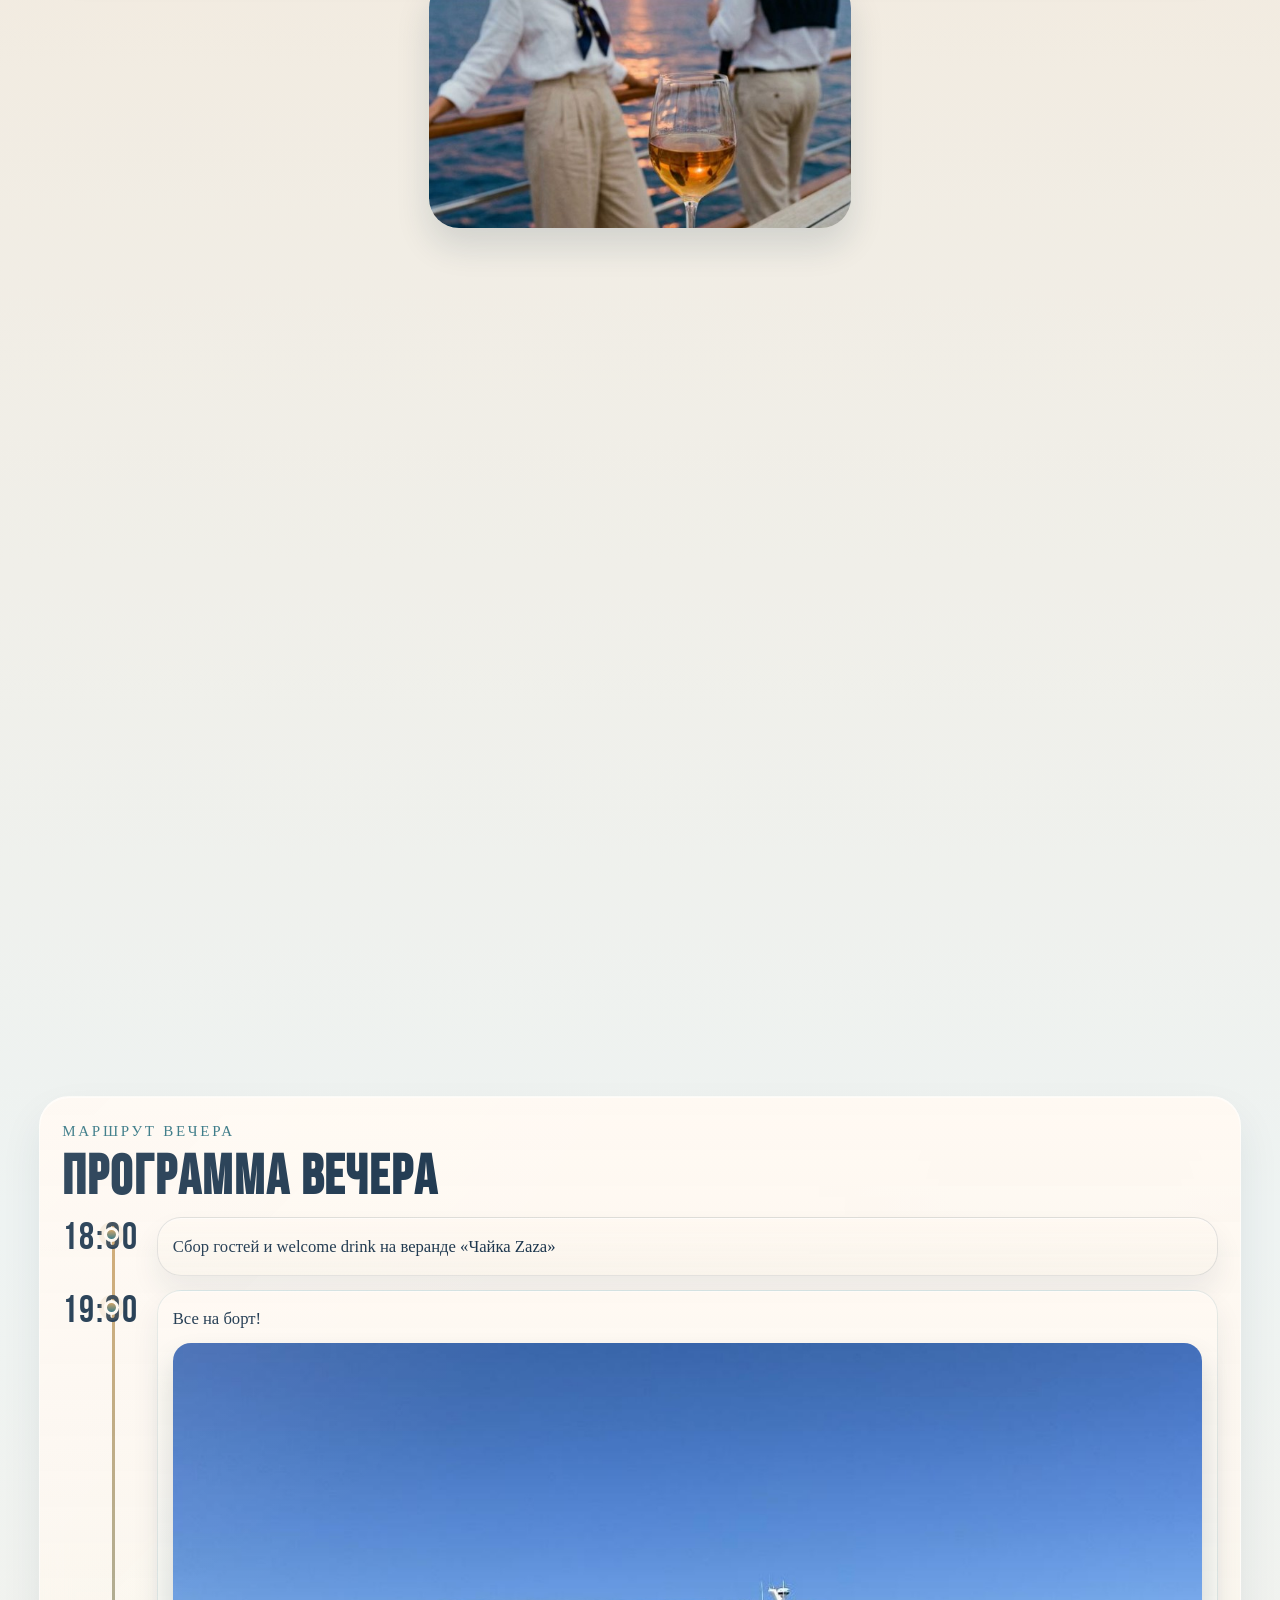
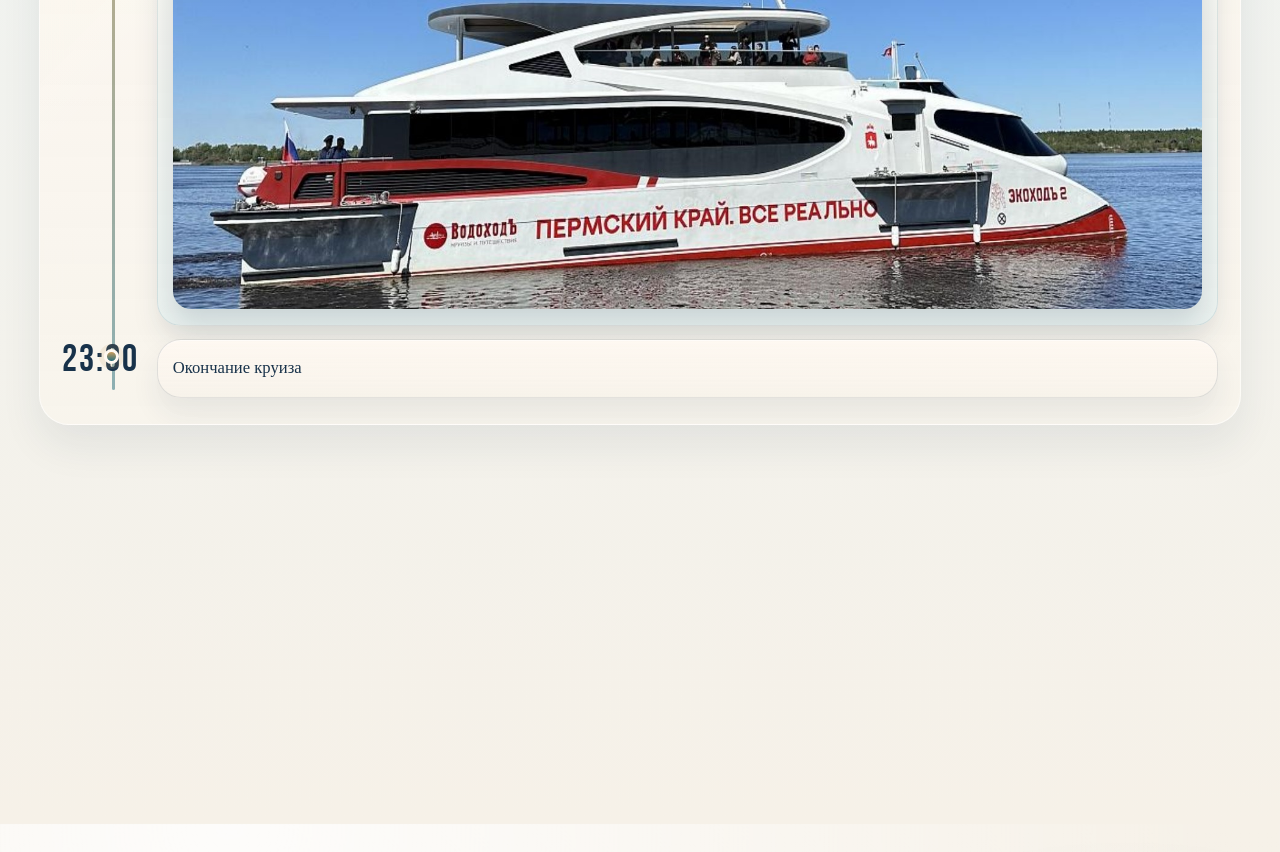
==== commit 599feb43: "Done" ====
--- a/index.html
+++ b/index.html
@@ -43,39 +43,26 @@
 
       <main>
         <section class="invitation section reveal" aria-labelledby="invitation-title">
-          <div class="section__frame invite-card">
-            <div class="invite-card__header">
-              <p class="section__kicker">Личное приглашение</p>
-              <h2 id="invitation-title" class="section__title">Приглашение на борт</h2>
-            </div>
-
-            <div class="invitation__grid invite-card__body">
-              <div class="invitation__photo-card invite-card__photo-wrap">
-                <!-- При необходимости замените портрет на другой локальный файл. -->
-                <img
-                  class="invite-card__photo"
-                  src="./лю-Photoroom.png"
-                  alt="Портрет Льва Юрьевича для приглашения"
-                />
-              </div>
-              <div class="invitation__content invite-card__content invite-card__text">
-                <p>
-                  Приглашаю Вас принять участие в круизе-экспедиции «На волне
-                  Левина»!
-                </p>
-                <p>
-                  Буду рад провести этот вечер вместе с Вами на красавице Каме.
-                </p>
-                <p>
-                  Вспомним яркие моменты, ощутим радость встречи и поднимем бокал
-                  за новые горизонты и открытия.
-                </p>
-              </div>
-            </div>
-
-            <a class="button button--secondary invitation__button invite-card__button js-rsvp-link" href="#rsvp">
-              Подтвердить присутствие
-            </a>
+          <div class="section__frame invite-card invite-card--photo-bg">
+            <div class="invite-card__content invite-card__content--photo">
+              <div class="invite-card__header">
+                <p class="section__kicker">Личное приглашение</p>
+                <h2 id="invitation-title" class="section__title">Приглашение на борт</h2>
+              </div>
+
+              <div class="invite-panel">
+                <div class="invitation__content invite-card__text">
+                <p>Приглашаю Вас принять участие<br />в круизе-экспедиции<br />в честь моего 50-летия!</p>
+                <p>Буду рад провести этот вечер на Каме вместе с Вами!</p>
+                <p>Вспомним яркие моменты, ощутим радость встречи и поднимем бокал за новые горизонты и открытия.</p>
+                <p>До встречи на борту!</p>
+              </div>
+
+                <a class="button button--secondary invitation__button invite-card__button js-rsvp-link" href="#rsvp">
+                Подтвердить присутствие
+                </a>
+              </div>
+            </div>
           </div>
         </section>
 
@@ -195,17 +182,18 @@
               <a class="button button--primary" href="tel:+79641887146">
                 Позвонить организатору
               </a>
+              <!-- Replace USERNAME_HERE with the organizer's real Telegram username. -->
               <a
+                id="telegram-link"
                 class="button button--secondary"
-                href="https://wa.me/79641887146"
+                href="https://t.me/USERNAME_HERE"
                 target="_blank"
                 rel="noreferrer"
               >
-                Написать в WhatsApp
+                Написать в Telegram
               </a>
             </div>
           </div>
-          <p class="footer-signature">До встречи на борту!</p>
         </section>
       </main>
     </div>
--- a/styles.css
+++ b/styles.css
@@ -1,17 +1,18 @@
 :root {
-  --bg: #f6f0e4;
-  --bg-soft: #fffaf2;
-  --card: rgba(255, 251, 244, 0.82);
-  --card-strong: rgba(255, 255, 255, 0.9);
-  --ink: #173047;
-  --muted: #5e7486;
-  --navy: #14314b;
-  --teal: #2c7588;
-  --gold: #c9a45d;
-  --sand: #e9d8b5;
-  --line: rgba(20, 49, 75, 0.12);
-  --shadow: 0 24px 60px rgba(27, 52, 72, 0.12);
-  --radius: 28px;
+  --bg: #f6f1e8;
+  --bg-soft: #fff9f1;
+  --card: rgba(255, 249, 241, 0.82);
+  --card-strong: rgba(255, 249, 241, 0.94);
+  --ink: #18324a;
+  --muted: #6b7c87;
+  --navy: #18324a;
+  --teal: #2a6f7d;
+  --gold: #c89b5b;
+  --sand: #ede4d6;
+  --line: rgba(24, 50, 74, 0.12);
+  --shadow: 0 24px 60px rgba(24, 50, 74, 0.1);
+  --radius: 30px;
+  --section-gap: 0.8rem;
 }
 
 @font-face {
@@ -52,8 +53,9 @@
   font-family: Georgia, "Times New Roman", serif;
   color: var(--ink);
   background:
-    radial-gradient(circle at top, rgba(255, 255, 255, 0.9), transparent 30%),
-    linear-gradient(180deg, #f9f5ed 0%, #eef4f6 48%, #f9f4ea 100%);
+    radial-gradient(circle at 18% 0%, rgba(255, 255, 255, 0.82), transparent 24%),
+    radial-gradient(circle at 88% 16%, rgba(42, 111, 125, 0.08), transparent 18%),
+    linear-gradient(180deg, var(--bg) 0%, #f2ebe0 38%, #eef3f2 70%, var(--bg) 100%);
 }
 
 img {
@@ -78,67 +80,97 @@
 
 .section {
   position: relative;
-  padding: 1rem;
+  padding: var(--section-gap) 1rem;
 }
 
 .section__frame {
   position: relative;
   overflow: hidden;
-  padding: clamp(1.4rem, 4vw, 2.8rem);
+  padding: clamp(1.35rem, 3.6vw, 2.35rem);
   border: 1px solid rgba(255, 255, 255, 0.55);
   border-radius: var(--radius);
-  background: var(--card);
-  box-shadow: var(--shadow);
+  background:
+    linear-gradient(180deg, rgba(255, 255, 255, 0.76), rgba(255, 249, 241, 0.84)),
+    var(--card);
+  box-shadow:
+    0 20px 42px rgba(24, 50, 74, 0.08),
+    inset 0 1px 0 rgba(255, 255, 255, 0.52);
   backdrop-filter: blur(14px);
 }
 
+.section__frame::after {
+  content: "";
+  position: absolute;
+  inset: 0;
+  pointer-events: none;
+  background: linear-gradient(135deg, rgba(255, 255, 255, 0.24), transparent 34%);
+  opacity: 0.58;
+}
+
 .section__kicker {
-  margin: 0 0 0.45rem;
+  margin: 0 0 0.55rem;
   color: var(--teal);
-  font-size: clamp(0.9rem, 1.7vw, 1rem);
+  font-size: clamp(0.82rem, 1.5vw, 0.94rem);
   letter-spacing: 0.18em;
   text-transform: uppercase;
 }
 
 .section__title {
-  margin: 0 0 1rem;
+  margin: 0 0 1.05rem;
   font-family: "Bebas Neue Cyrillic", serif;
-  font-size: clamp(2.1rem, 8vw, 3.6rem);
-  letter-spacing: 0.04em;
-  line-height: 0.96;
+  font-size: clamp(2.2rem, 7.4vw, 3.45rem);
+  letter-spacing: 0.035em;
+  line-height: 0.94;
 }
 
 .button {
   display: inline-flex;
   align-items: center;
   justify-content: center;
-  min-height: 3.5rem;
-  padding: 0.95rem 1.4rem;
+  min-height: 3.35rem;
+  padding: 0.9rem 1.35rem;
   border-radius: 999px;
-  font-size: clamp(0.95rem, 2vw, 1rem);
+  font-size: clamp(0.92rem, 2vw, 0.98rem);
   font-weight: 600;
   text-align: center;
+  position: relative;
+  overflow: hidden;
   transition:
     transform 180ms ease,
     box-shadow 180ms ease,
-    background-color 180ms ease;
+    background-color 180ms ease,
+    border-color 180ms ease;
 }
 
 .button:hover,
 .button:focus-visible {
-  transform: translateY(-1px);
+  transform: translateY(-2px);
+}
+
+.button::after {
+  content: "";
+  position: absolute;
+  inset: 0;
+  background: linear-gradient(120deg, transparent 18%, rgba(255, 255, 255, 0.26) 48%, transparent 76%);
+  opacity: 0;
+  transform: translateX(-120%);
+  transition:
+    opacity 220ms ease,
+    transform 520ms ease;
 }
 
 .button--primary {
-  color: #fff8ef;
-  background: linear-gradient(135deg, var(--navy), var(--teal));
-  box-shadow: 0 18px 30px rgba(20, 49, 75, 0.22);
+  color: var(--bg-soft);
+  background: linear-gradient(135deg, #18324a, #2a6f7d 70%, #3b8692 100%);
+  box-shadow:
+    0 16px 28px rgba(24, 50, 74, 0.18),
+    inset 0 1px 0 rgba(255, 255, 255, 0.18);
 }
 
 .button--secondary {
   color: var(--navy);
-  background: rgba(255, 255, 255, 0.78);
-  border: 1px solid rgba(20, 49, 75, 0.12);
+  background: rgba(255, 249, 241, 0.92);
+  border: 1px solid rgba(24, 50, 74, 0.1);
 }
 
 .hero {
@@ -147,6 +179,7 @@
   isolation: isolate;
   overflow: hidden;
   padding: 28px 20px 24px;
+  border-radius: 0 0 34px 34px;
 }
 
 .hero__bg,
@@ -158,14 +191,17 @@
 .hero__bg {
   z-index: 0;
   background:
+    radial-gradient(circle at 18% 12%, rgba(255, 255, 255, 0.96), transparent 22%),
+    radial-gradient(circle at 84% 26%, rgba(42, 111, 125, 0.12), transparent 18%),
+    radial-gradient(circle at 70% 56%, rgba(200, 155, 91, 0.12), transparent 14%),
     linear-gradient(
       90deg,
-      rgba(251, 248, 241, 0.98) 0%,
-      rgba(251, 248, 241, 0.94) 43%,
-      rgba(251, 248, 241, 0.54) 62%,
-      rgba(232, 243, 246, 0.72) 100%
+      rgba(246, 241, 232, 0.98) 0%,
+      rgba(246, 241, 232, 0.95) 42%,
+      rgba(246, 241, 232, 0.62) 60%,
+      rgba(231, 239, 238, 0.9) 100%
     ),
-    linear-gradient(180deg, #fbf8f1 0%, #f5f4ee 52%, #e2eef1 100%);
+    linear-gradient(180deg, #f8f2e8 0%, #f3ebe0 52%, #e8f0ef 100%);
 }
 
 .hero::after {
@@ -175,11 +211,12 @@
   z-index: 4;
   pointer-events: none;
   background:
+    radial-gradient(circle at 70% 30%, rgba(200, 155, 91, 0.18), transparent 16%),
     linear-gradient(
       90deg,
-      rgba(251, 248, 241, 0.88) 0%,
-      rgba(251, 248, 241, 0.72) 38%,
-      rgba(251, 248, 241, 0.18) 68%,
+      rgba(246, 241, 232, 0.88) 0%,
+      rgba(246, 241, 232, 0.74) 38%,
+      rgba(246, 241, 232, 0.14) 68%,
       transparent 100%
     );
 }
@@ -237,6 +274,8 @@
   z-index: 5;
   width: 55%;
   max-width: 230px;
+  padding: 0.35rem 0 0;
+  isolation: isolate;
 }
 
 .hero__portrait-wrap {
@@ -277,6 +316,7 @@
   line-height: 0.88;
   letter-spacing: 0.01em;
   color: #14314a;
+  text-shadow: 0 10px 26px rgba(255, 255, 255, 0.24);
 }
 
 .hero__date {
@@ -293,11 +333,13 @@
   min-height: 52px;
   padding: 0 18px;
   border-radius: 999px;
-  background: linear-gradient(135deg, #143f5b, #287f91);
+  background: linear-gradient(135deg, #18324a, #2a6f7d 72%, #3e8d97 100%);
   color: #fff;
   font-weight: 700;
   text-decoration: none;
-  box-shadow: 0 16px 30px rgba(20, 63, 91, 0.24);
+  box-shadow:
+    0 16px 30px rgba(24, 50, 74, 0.2),
+    inset 0 1px 0 rgba(255, 255, 255, 0.22);
   font-size: 14px;
   line-height: 1.1;
 }
@@ -309,42 +351,13 @@
   object-fit: contain;
   object-position: bottom right;
   opacity: 1;
-  filter: drop-shadow(0 24px 34px rgba(20, 49, 74, 0.16));
-}
-
-.invitation__grid {
-  display: grid;
-  grid-template-columns: 38% 1fr;
-  gap: 16px;
-  align-items: center;
+  filter: drop-shadow(0 28px 38px rgba(20, 49, 74, 0.18));
 }
 
 .invite-card__header {
   margin-bottom: 18px;
 }
 
-.invite-card__body {
-  align-items: end;
-}
-
-.invitation__photo-card {
-  position: relative;
-  padding: 0;
-  border-radius: calc(var(--radius) - 6px);
-  background:
-    radial-gradient(circle at 50% 18%, rgba(232, 243, 245, 0.82), rgba(255, 255, 255, 0.16) 58%),
-    linear-gradient(180deg, rgba(255, 255, 255, 0.62), rgba(255, 255, 255, 0.08));
-}
-
-.invitation__photo-card img {
-  width: 100%;
-  height: 260px;
-  object-fit: contain;
-  object-position: bottom center;
-  border-radius: 22px;
-  background: linear-gradient(180deg, rgba(234, 243, 245, 0.7), rgba(255, 255, 255, 0.2));
-}
-
 .invitation__content {
   min-width: 0;
 }
@@ -353,12 +366,94 @@
   margin-bottom: 0;
 }
 
+.invite-card--photo-bg {
+  position: relative;
+  overflow: hidden;
+  min-height: 620px;
+  padding: 28px 24px;
+  border-radius: 32px;
+  background-image: url("./photo_2026-06-26_13-51-59.jpg");
+  background-size: cover;
+  background-position: center center;
+  display: flex;
+  flex-direction: column;
+  box-shadow:
+    0 24px 48px rgba(24, 50, 74, 0.14),
+    inset 0 1px 0 rgba(255, 255, 255, 0.16);
+}
+
+.invite-card--photo-bg::before {
+  content: "";
+  position: absolute;
+  inset: 0;
+  z-index: 1;
+  background:
+    linear-gradient(
+      180deg,
+      rgba(20, 34, 48, 0.2) 0%,
+      rgba(20, 34, 48, 0.34) 42%,
+      rgba(20, 34, 48, 0.58) 100%
+    );
+}
+
+.invite-card__content--photo {
+  position: relative;
+  z-index: 2;
+  min-height: 100%;
+  display: flex;
+  flex-direction: column;
+  justify-content: flex-start;
+  align-items: stretch;
+  width: 100%;
+  padding-top: 0;
+  padding-inline: 0;
+}
+
+.invite-card--photo-bg .section__kicker {
+  color: rgba(255, 249, 241, 0.82);
+  margin-bottom: 0.45rem;
+}
+
 .invitation .section__title {
-  font-size: clamp(34px, 9vw, 44px);
-  line-height: 0.95;
-}
-
-.invitation__content p,
+  font-size: clamp(38px, 9.6vw, 50px);
+  line-height: 0.92;
+  color: var(--bg-soft);
+  text-shadow: 0 10px 24px rgba(24, 50, 74, 0.22);
+}
+
+.invite-card--photo-bg .invite-card__header {
+  position: relative;
+  z-index: 2;
+  width: min(100%, 23rem);
+  margin-bottom: auto;
+}
+
+.invite-panel {
+  position: relative;
+  z-index: 2;
+  margin-top: 28px;
+  padding: 22px 20px 20px;
+  border-radius: 26px;
+  background: rgba(20, 28, 38, 0.52);
+  border: 1px solid rgba(255, 255, 255, 0.18);
+  backdrop-filter: blur(14px);
+  box-shadow: 0 18px 38px rgba(0, 0, 0, 0.22);
+}
+
+.invite-panel .invitation__content {
+  width: 100%;
+  max-width: none;
+  min-width: 0;
+}
+
+.invite-panel .invite-card__text p {
+  margin: 0 0 14px;
+  color: rgba(255, 249, 241, 0.94);
+  font-size: 15.5px;
+  line-height: 1.45;
+  text-shadow: 0 4px 14px rgba(0, 0, 0, 0.2);
+}
+
 .contacts__card p {
   margin: 0 0 1rem;
   font-size: 15px;
@@ -372,37 +467,54 @@
   box-shadow: 0 10px 20px rgba(20, 49, 75, 0.12);
 }
 
-.invitation__button {
+.invite-panel .invite-card__text p:last-child {
+  margin-bottom: 0;
+}
+
+.invite-panel .invite-card__button {
   width: 100%;
-  margin-top: 20px;
+  margin-top: 22px;
+  min-height: 56px;
+  border-radius: 999px;
   color: var(--navy);
-  background: rgba(255, 255, 255, 0.92);
-  border: 1px solid rgba(20, 49, 75, 0.12);
+  background: linear-gradient(180deg, #fff9f1 0%, #f3eadc 100%);
+  border: 1px solid rgba(24, 50, 74, 0.08);
+  box-shadow:
+    0 14px 28px rgba(0, 0, 0, 0.2),
+    inset 0 1px 0 rgba(255, 255, 255, 0.65);
+  text-align: center;
 }
 
 .mood-photo {
-  margin: 28px auto;
+  margin: 12px auto 8px;
   width: min(100%, 460px);
-  padding: 0 18px;
+  padding: 0 16px;
 }
 
 .mood-photo__image {
   display: block;
   width: 100%;
-  height: 280px;
+  height: 250px;
   object-fit: cover;
   object-position: center 58%;
-  border-radius: 30px;
-  box-shadow: 0 22px 46px rgba(20, 49, 74, 0.16);
-}
-
-.crew-card {
+  border-radius: var(--radius);
+  box-shadow: 0 18px 34px rgba(20, 49, 74, 0.14);
+}
+
+.crew-card,
+.program .section__frame,
+.contacts__card {
   position: relative;
   overflow: hidden;
-  padding: 28px 24px;
-  border-radius: 32px;
+  padding: 26px 22px;
+  border-radius: var(--radius);
+}
+
+.crew-card,
+.contacts__card {
   background:
-    linear-gradient(180deg, rgba(255,255,255,0.88), rgba(250,247,238,0.96)),
+    linear-gradient(180deg, rgba(250,246,239,0.98), rgba(248,244,236,0.9)),
+    radial-gradient(circle at 100% 0%, rgba(200, 155, 91, 0.08), transparent 18%),
     repeating-linear-gradient(
       0deg,
       rgba(20, 49, 74, 0.035) 0,
@@ -418,16 +530,26 @@
       transparent 24px
     );
   border: 1px solid rgba(20, 49, 74, 0.1);
-  box-shadow: 0 22px 48px rgba(20, 49, 74, 0.08);
+  box-shadow:
+    0 18px 38px rgba(20, 49, 74, 0.08),
+    inset 0 1px 0 rgba(255, 255, 255, 0.46);
+}
+
+.program .section__frame {
+  background:
+    linear-gradient(180deg, rgba(255,249,242,0.98), rgba(248,244,236,0.88)),
+    radial-gradient(circle at 85% 12%, rgba(42, 111, 125, 0.08), transparent 20%),
+    linear-gradient(180deg, rgba(255,255,255,0.2), transparent);
 }
 
 .route-list {
-  margin: 22px 0 0;
+  margin: 18px 0 0;
 }
 
 .route-row {
-  padding: 13px 0;
+  padding: 12px 0;
   border-bottom: 1px solid rgba(20, 49, 74, 0.1);
+  transition: border-color 220ms ease, transform 220ms ease;
 }
 
 .route-row:first-child {
@@ -440,19 +562,19 @@
   line-height: 1;
   letter-spacing: 0.16em;
   text-transform: uppercase;
-  color: #1b7f91;
+  color: var(--teal);
 }
 
 .route-row dd {
   margin: 0;
   font-size: 15.5px;
   line-height: 1.42;
-  color: #14314a;
+  color: var(--navy);
   max-width: 31ch;
 }
 
 .route-row dd + dd {
-  margin-top: 12px;
+  margin-top: 10px;
 }
 
 .map-link {
@@ -462,20 +584,22 @@
   min-height: 46px;
   padding: 0 22px;
   border-radius: 999px;
-  background: #fff;
-  border: 1px solid rgba(20, 49, 74, 0.16);
-  color: #14314a;
+  background: rgba(255, 255, 255, 0.9);
+  border: 1px solid rgba(20, 49, 74, 0.12);
+  color: var(--navy);
   font-weight: 700;
   text-decoration: none;
-  box-shadow: 0 12px 24px rgba(20, 49, 74, 0.08);
+  box-shadow:
+    0 14px 26px rgba(20, 49, 74, 0.08),
+    inset 0 1px 0 rgba(255, 255, 255, 0.6);
 }
 
 .crew-map-strip {
   position: relative;
   height: 150px;
-  margin: 24px -8px 0;
+  margin: 20px -4px 0;
   overflow: hidden;
-  border-radius: 26px;
+  border-radius: 24px;
   background:
     radial-gradient(circle at 82% 22%, rgba(126, 184, 198, 0.18), transparent 34%),
     linear-gradient(180deg, rgba(235, 245, 247, 0.70), rgba(255, 255, 255, 0.16));
@@ -519,14 +643,14 @@
 
 .map-route {
   fill: none;
-  stroke: rgba(27, 127, 145, 0.44);
-  stroke-width: 2;
+  stroke: rgba(42, 111, 125, 0.48);
+  stroke-width: 2.4;
   stroke-linecap: round;
   stroke-dasharray: 5 8;
 }
 
 .map-point {
-  fill: #7eb8c6;
+  fill: var(--teal);
   stroke: rgba(255,255,255,0.95);
   stroke-width: 2;
 }
@@ -534,7 +658,7 @@
 .map-label {
   font-family: "Lavanderia C", "Bikham Cyr Script", cursive;
   font-size: 24px;
-  fill: rgba(27, 127, 145, 0.38);
+  fill: rgba(42, 111, 125, 0.38);
 }
 
 .map-ship {
@@ -550,7 +674,7 @@
 .timeline {
   position: relative;
   display: grid;
-  gap: 1rem;
+  gap: 0.85rem;
 }
 
 .timeline::before {
@@ -559,15 +683,16 @@
   top: 0.5rem;
   bottom: 0.5rem;
   left: 3.1rem;
-  width: 2px;
-  background: linear-gradient(180deg, var(--gold), rgba(44, 117, 136, 0.4));
+  width: 3px;
+  border-radius: 999px;
+  background: linear-gradient(180deg, rgba(200, 155, 91, 0.9), rgba(42, 111, 125, 0.52));
 }
 
 .timeline__item {
   position: relative;
   display: grid;
   grid-template-columns: 5rem 1fr;
-  gap: 1rem;
+  gap: 0.9rem;
   align-items: start;
 }
 
@@ -576,109 +701,165 @@
   position: absolute;
   left: 2.62rem;
   top: 0.6rem;
-  width: 1rem;
-  height: 1rem;
+  width: 0.95rem;
+  height: 0.95rem;
   border: 3px solid var(--bg-soft);
   border-radius: 50%;
   background: linear-gradient(180deg, var(--gold), var(--teal));
-  box-shadow: 0 0 0 4px rgba(201, 164, 93, 0.15);
+  box-shadow: 0 0 0 5px rgba(200, 155, 91, 0.14);
 }
 
 .timeline__time {
   font-family: "Bebas Neue Cyrillic", serif;
-  font-size: clamp(1.7rem, 6vw, 2.5rem);
+  font-size: clamp(1.6rem, 5.8vw, 2.35rem);
   line-height: 1;
   letter-spacing: 0.05em;
 }
 
 .timeline__body {
-  padding: 1rem 1rem 1.1rem;
-  border-radius: 22px;
-  background: var(--card-strong);
+  padding: 0.95rem 0.95rem 1rem;
+  border-radius: 24px;
+  background:
+    linear-gradient(180deg, rgba(255, 249, 242, 0.98), rgba(246, 241, 232, 0.62));
   border: 1px solid var(--line);
-  box-shadow: 0 18px 30px rgba(20, 49, 75, 0.08);
-  font-size: clamp(1rem, 2.4vw, 1.08rem);
-  line-height: 1.6;
+  box-shadow:
+    0 16px 28px rgba(20, 49, 75, 0.08),
+    inset 0 1px 0 rgba(255, 255, 255, 0.46);
+  font-size: clamp(0.98rem, 2.2vw, 1.04rem);
+  line-height: 1.55;
 }
 
 .timeline__body p {
-  margin: 0 0 0.8rem;
+  margin: 0 0 0.7rem;
 }
 
 .timeline__image {
-  border-radius: 20px;
-  box-shadow: 0 20px 34px rgba(20, 49, 75, 0.18);
+  border-radius: 18px;
+  box-shadow: 0 16px 28px rgba(20, 49, 75, 0.16);
+}
+
+.timeline__item--featured .timeline__body {
+  background:
+    linear-gradient(180deg, rgba(255, 249, 242, 0.98), rgba(235, 243, 241, 0.88));
+  border-color: rgba(42, 111, 125, 0.12);
 }
 
 .contacts__actions {
   display: grid;
   gap: 0.85rem;
-  margin-top: 1.5rem;
-}
-
-.contacts__card {
-  padding-bottom: 42px;
+  margin-top: 1.2rem;
+}
+
+.contacts__actions .button--secondary {
+  background: rgba(255, 249, 241, 0.74);
+  color: rgba(24, 50, 74, 0.92);
 }
 
 .contact-person {
   display: grid;
-  gap: 14px;
-  margin: 22px 0 26px;
-  padding: 20px;
-  border-radius: 24px;
-  background: linear-gradient(180deg, #ffffff 0%, #f5fbfc 100%);
-  border: 1px solid rgba(20, 49, 74, 0.1);
+  gap: 12px;
+  margin: 18px 0 20px;
+  padding: 17px 18px;
+  border-radius: 22px;
+  background:
+    linear-gradient(180deg, rgba(255,249,242,0.98) 0%, rgba(248,244,236,0.96) 100%);
+  border: 1px solid rgba(24, 50, 74, 0.08);
+  box-shadow:
+    0 12px 26px rgba(24, 50, 74, 0.06),
+    inset 0 1px 0 rgba(255, 255, 255, 0.68);
 }
 
 .contact-person__label {
   display: block;
-  margin-bottom: 6px;
-  font-size: 11px;
-  letter-spacing: 0.16em;
+  margin-bottom: 5px;
+  font-size: 10px;
+  letter-spacing: 0.18em;
   text-transform: uppercase;
-  color: #1b7f91;
+  color: var(--teal);
+  opacity: 0.82;
 }
 
 .contact-person__name {
   display: block;
-  font-size: 20px;
-  line-height: 1.2;
-  color: #14314a;
+  font-size: 21px;
+  line-height: 1.18;
+  color: var(--navy);
 }
 
 .contact-person__phone {
-  display: inline-flex;
-  width: fit-content;
+  display: flex;
+  width: 100%;
   align-items: center;
-  min-height: 44px;
-  padding: 0 18px;
-  border-radius: 999px;
-  background: rgba(27, 127, 145, 0.1);
-  color: #14314a;
-  font-size: 18px;
-  font-weight: 700;
+  min-height: auto;
+  padding: 12px 0 0;
+  border-radius: 0;
+  background: transparent;
+  color: rgba(24, 50, 74, 0.78);
+  font-size: 15px;
+  font-weight: 600;
+  line-height: 1.4;
   text-decoration: none;
   white-space: nowrap;
-}
-
-.footer-signature {
-  display: block;
-  margin: 26px auto 4px;
-  text-align: center;
-  font-family: "Lavanderia C", "Bikham Cyr Script", cursive;
-  font-size: clamp(28px, 7.5vw, 38px);
-  line-height: 0.95;
-  color: #1b7f91;
-  opacity: 0.95;
-  transform: rotate(-2deg);
-  text-shadow: 0 6px 16px rgba(27, 127, 145, 0.10);
-}
-
+  border-top: 1px solid rgba(24, 50, 74, 0.08);
+}
+
+@media (hover: hover) {
+  .section__frame:hover,
+  .mood-photo__image:hover {
+    transform: translateY(-2px);
+  }
+
+  .section__frame,
+  .mood-photo__image,
+  .timeline__body,
+  .contact-person {
+    transition:
+      transform 240ms ease,
+      box-shadow 240ms ease,
+      border-color 240ms ease;
+  }
+
+  .button:hover::after,
+  .button:focus-visible::after {
+    opacity: 1;
+    transform: translateX(120%);
+  }
+
+  .button--primary:hover,
+  .button--primary:focus-visible {
+    box-shadow:
+      0 22px 38px rgba(20, 49, 75, 0.28),
+      inset 0 1px 0 rgba(255, 255, 255, 0.24);
+  }
+
+  .button--secondary:hover,
+  .button--secondary:focus-visible,
+  .map-link:hover,
+  .map-link:focus-visible {
+    background: rgba(255, 255, 255, 0.96);
+    border-color: rgba(20, 49, 75, 0.18);
+    box-shadow:
+      0 18px 32px rgba(20, 49, 75, 0.1),
+      inset 0 1px 0 rgba(255, 255, 255, 0.7);
+  }
+
+  .timeline__item:hover .timeline__body,
+  .timeline__item:focus-within .timeline__body {
+    transform: translateY(-2px);
+    box-shadow:
+      0 18px 34px rgba(20, 49, 75, 0.1),
+      inset 0 1px 0 rgba(255, 255, 255, 0.5);
+  }
+
+  .route-row:hover {
+    transform: translateX(2px);
+    border-color: rgba(20, 49, 74, 0.16);
+  }
+}
+
+.footer-signature,
 .contacts .footer-signature {
-  font-size: clamp(28px, 7.5vw, 38px);
-  line-height: 0.95;
-  text-align: center;
-  margin-top: 26px;
+  display: none;
 }
 
 .modal {
@@ -863,7 +1044,7 @@
 
 @media (max-width: 374px) {
   .hero__portrait-wrap {
-    right: -155px;
+    right: -130px;
     height: 82svh;
   }
 
@@ -876,11 +1057,11 @@
   }
 
   .mood-photo__image {
-    height: 260px;
+    height: 236px;
   }
 
   .crew-card {
-    padding: 24px 18px;
+    padding: 22px 18px;
   }
 }
 
@@ -911,7 +1092,7 @@
   }
 
   .section__frame {
-    padding: 1.15rem 1rem;
+    padding: 1.05rem 1rem;
   }
 
   .hero {
@@ -955,23 +1136,25 @@
   }
 
   .hero__portrait-wrap {
-    right: -165px;
+    right: -125px;
     height: 82svh;
   }
 
   .mood-photo {
-    margin: 22px auto;
+    margin: 10px auto 6px;
     padding-left: 12px;
     padding-right: 12px;
   }
 
   .mood-photo__image {
-    height: 230px;
+    height: 214px;
     object-position: center center;
   }
 
-  .crew-card {
-    padding: 22px 16px;
+  .crew-card,
+  .program .section__frame,
+  .contacts__card {
+    padding: 21px 16px;
     border-radius: 26px;
   }
 
@@ -1014,7 +1197,7 @@
   }
 
   .program .section__frame {
-    padding: 18px 16px;
+    padding: 21px 16px;
   }
 
   .timeline {
@@ -1040,12 +1223,12 @@
   }
 
   .contacts__card {
-    padding: 24px 18px 32px;
     border-radius: 26px;
   }
 
   .contact-person {
-    padding: 18px 16px;
+    margin: 16px 0 18px;
+    padding: 16px;
   }
 
   .contact-person__name {
@@ -1054,8 +1237,8 @@
 
   .contact-person__phone {
     width: 100%;
-    justify-content: center;
-    padding: 0 14px;
+    justify-content: flex-start;
+    padding: 10px 0 0;
     font-size: 15px;
     white-space: nowrap;
   }
@@ -1067,12 +1250,6 @@
     font-size: 14px;
   }
 
-  .footer-signature,
-  .contacts .footer-signature {
-    margin-top: 24px;
-    font-size: clamp(25px, 8.5vw, 32px);
-  }
-
   .modal {
     padding: 14px;
   }
@@ -1110,14 +1287,15 @@
 }
 
 @media (max-width: 380px) {
-  .invite-card {
-    display: block;
-    padding: 24px 18px;
+  .invite-card--photo-bg {
+    min-height: 590px;
+    padding: 24px 20px;
     border-radius: 28px;
-  }
-
-  .invite-card__header {
-    margin-bottom: 18px;
+    background-position: center center;
+  }
+
+  .invite-card__content--photo {
+    min-height: 100%;
   }
 
   .invite-card__header .section__kicker {
@@ -1126,61 +1304,36 @@
     letter-spacing: 0.17em;
   }
 
-  .invite-card__header .section__title {
-    margin: 0;
-    font-size: clamp(38px, 12vw, 46px);
+  .invitation .section__title {
+    font-size: clamp(38px, 12vw, 48px);
     line-height: 0.92;
   }
 
-  .invite-card__body {
-    display: grid;
-    grid-template-columns: 40% 1fr;
-    gap: 14px;
-    align-items: end;
-  }
-
-  .invite-card__photo-wrap {
-    min-height: 270px;
-    display: flex;
-    align-items: flex-end;
-    justify-content: center;
-    border-radius: 22px;
-    background: linear-gradient(180deg, rgba(232, 244, 247, 0.8), rgba(255,255,255,0.2));
-    overflow: hidden;
-  }
-
-  .invite-card__photo {
-    width: 125%;
-    max-width: none;
-    height: 265px;
-    object-fit: contain;
-    object-position: bottom center;
-  }
-
-  .invite-card__text p {
-    margin: 0 0 10px;
-    font-size: 14px;
+  .invite-panel {
+    padding: 20px 18px 18px;
+    border-radius: 24px;
+  }
+
+  .invite-panel .invite-card__text p {
+    font-size: 15px;
     line-height: 1.42;
-  }
-
-  .invite-card__button {
-    width: 100%;
+    margin-bottom: 12px;
+  }
+
+  .invite-panel .invite-card__button {
+    min-height: 52px;
     margin-top: 18px;
-    min-height: 50px;
-    font-size: 14px;
   }
 }
 
 @media (min-width: 381px) and (max-width: 430px) {
-  .invite-card {
-    display: block;
+  .invite-card--photo-bg {
+    min-height: 610px;
     padding: 26px 22px;
-    border-radius: 30px;
-  }
-
-  .invite-card__header {
-    margin-bottom: 18px;
-    text-align: left;
+  }
+
+  .invite-card__content--photo {
+    min-height: 100%;
   }
 
   .invite-card__header .section__kicker {
@@ -1189,54 +1342,21 @@
     letter-spacing: 0.18em;
   }
 
-  .invite-card__header .section__title {
+  .invitation .section__title {
     max-width: 310px;
-    margin: 0;
     font-size: clamp(42px, 11vw, 54px);
     line-height: 0.92;
   }
 
-  .invite-card__body {
-    display: grid;
-    grid-template-columns: 42% 1fr;
-    gap: 16px;
-    align-items: end;
-  }
-
-  .invite-card__photo-wrap {
-    min-height: 310px;
-    display: flex;
-    align-items: flex-end;
-    justify-content: center;
-    border-radius: 24px;
-    background: linear-gradient(180deg, rgba(232, 244, 247, 0.8), rgba(255,255,255,0.2));
-    overflow: hidden;
-  }
-
-  .invite-card__photo {
-    width: 115%;
-    max-width: none;
-    height: 300px;
-    object-fit: contain;
-    object-position: bottom center;
-  }
-
-  .invite-card__text p {
-    margin: 0 0 12px;
+  .invite-panel .invite-card__text p {
     font-size: 15px;
-    line-height: 1.48;
-  }
-
-  .invite-card__button {
-    width: 100%;
-    margin-top: 20px;
-    min-height: 52px;
+    line-height: 1.46;
   }
 }
 
 @media (min-width: 375px) and (max-width: 480px) {
   .hero__portrait-wrap {
-    right: -140px;
+    right: -110px;
     bottom: -24px;
     height: 86svh;
   }
@@ -1248,7 +1368,7 @@
 
 @media (min-width: 390px) and (max-width: 480px) {
   .hero__portrait-wrap {
-    right: -145px;
+    right: -115px;
     bottom: -28px;
     height: 88svh;
   }
@@ -1274,11 +1394,6 @@
     height: 86svh;
   }
 
-  .invitation__grid {
-    grid-template-columns: 34% 1fr;
-    gap: 20px;
-  }
-
   .mood-photo {
     width: min(100%, 560px);
   }
@@ -1306,7 +1421,7 @@
 
 @media (min-width: 768px) {
   .section {
-    padding: 1.2rem;
+    padding: 0.95rem 1.2rem;
   }
 
   .hero {
@@ -1338,19 +1453,13 @@
     max-height: 100%;
   }
 
-  .invitation__grid {
-    grid-template-columns: minmax(220px, 0.72fr) minmax(0, 1fr);
-    gap: 24px;
-    align-items: center;
-  }
-
-  .invitation__photo-card {
-    padding: 0;
-  }
-
-  .invitation__photo-card img {
-    height: min(460px, 62svh);
-    border-radius: 24px;
+  .invite-card--photo-bg {
+    min-height: 620px;
+    background-position: center 46%;
+  }
+
+  .invite-card__content--photo {
+    min-height: 100%;
   }
 
   .invitation .section__title {
@@ -1358,12 +1467,12 @@
     line-height: 0.95;
   }
 
-  .invitation__content p {
+  .invite-panel .invite-card__text p {
     font-size: 1rem;
     line-height: 1.65;
   }
 
-  .invitation .button {
+  .invite-panel .invite-card__button {
     min-height: 50px;
     font-size: 0.95rem;
   }
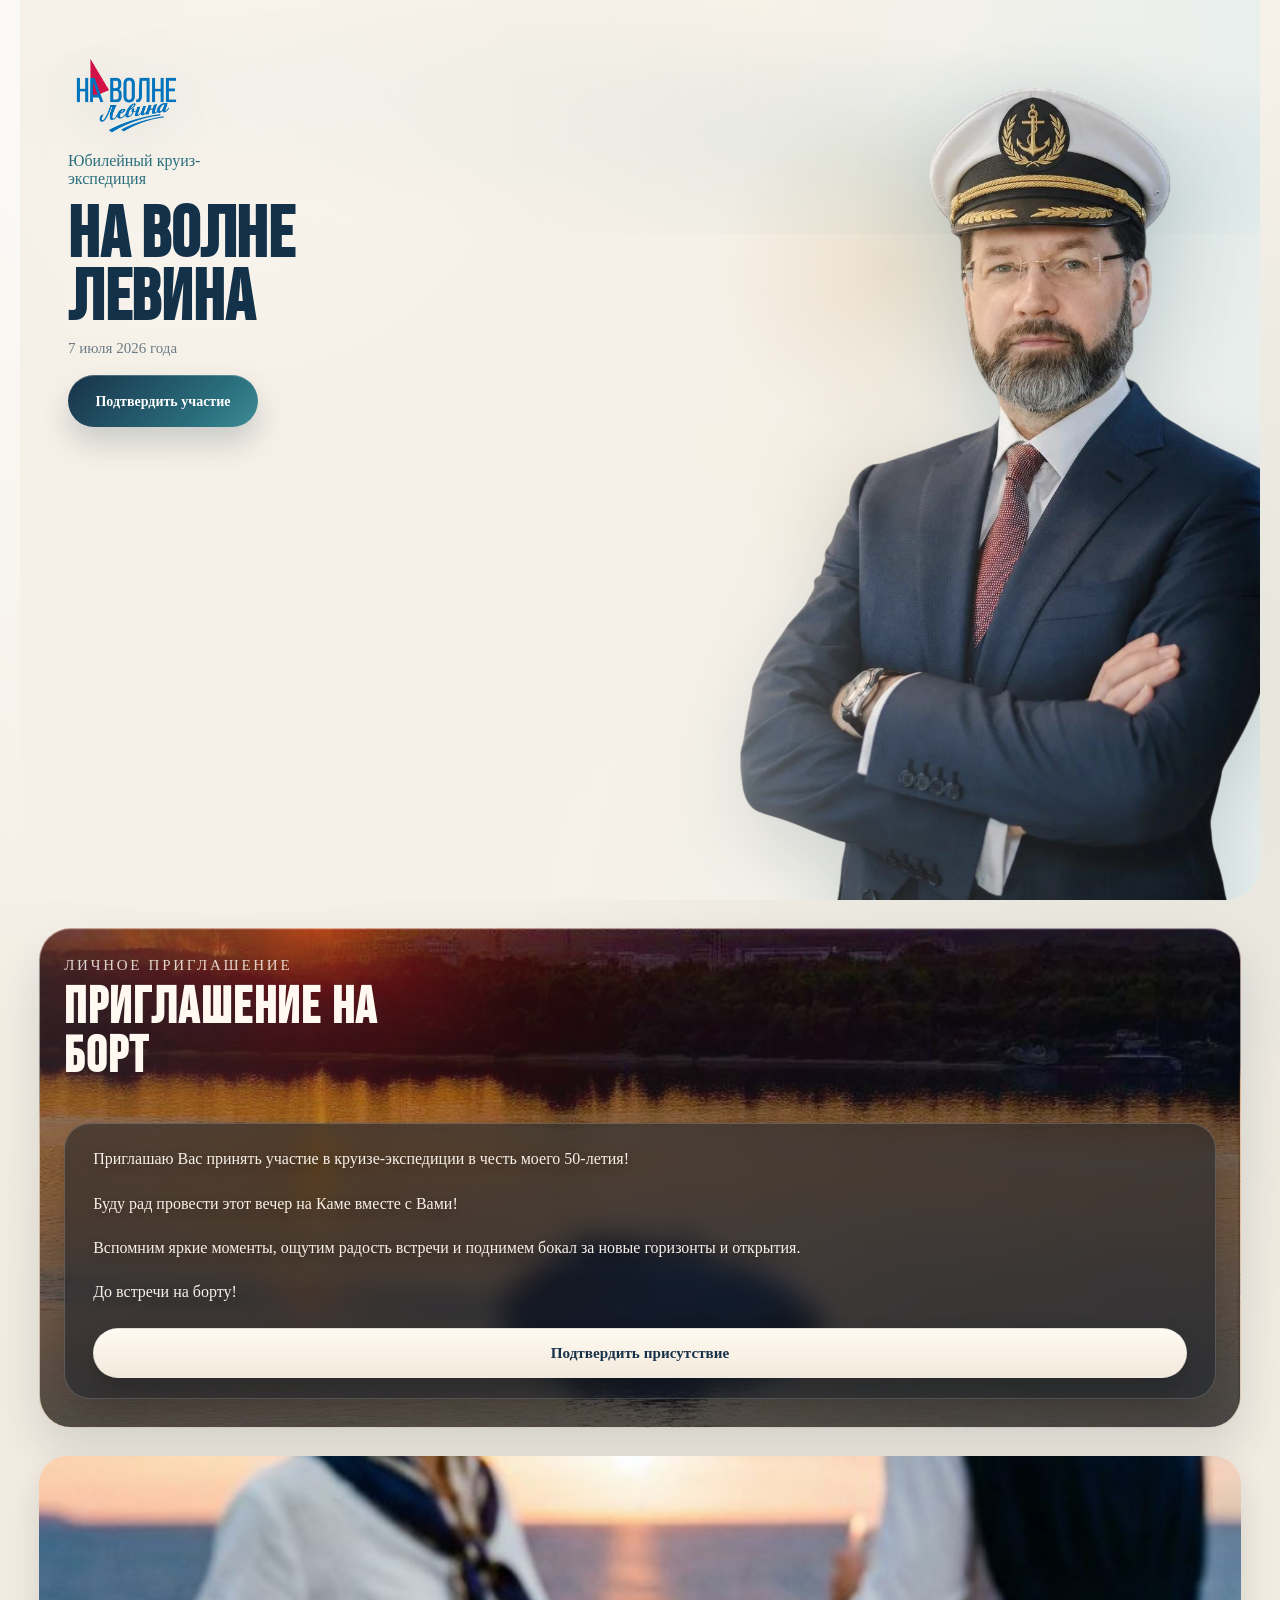
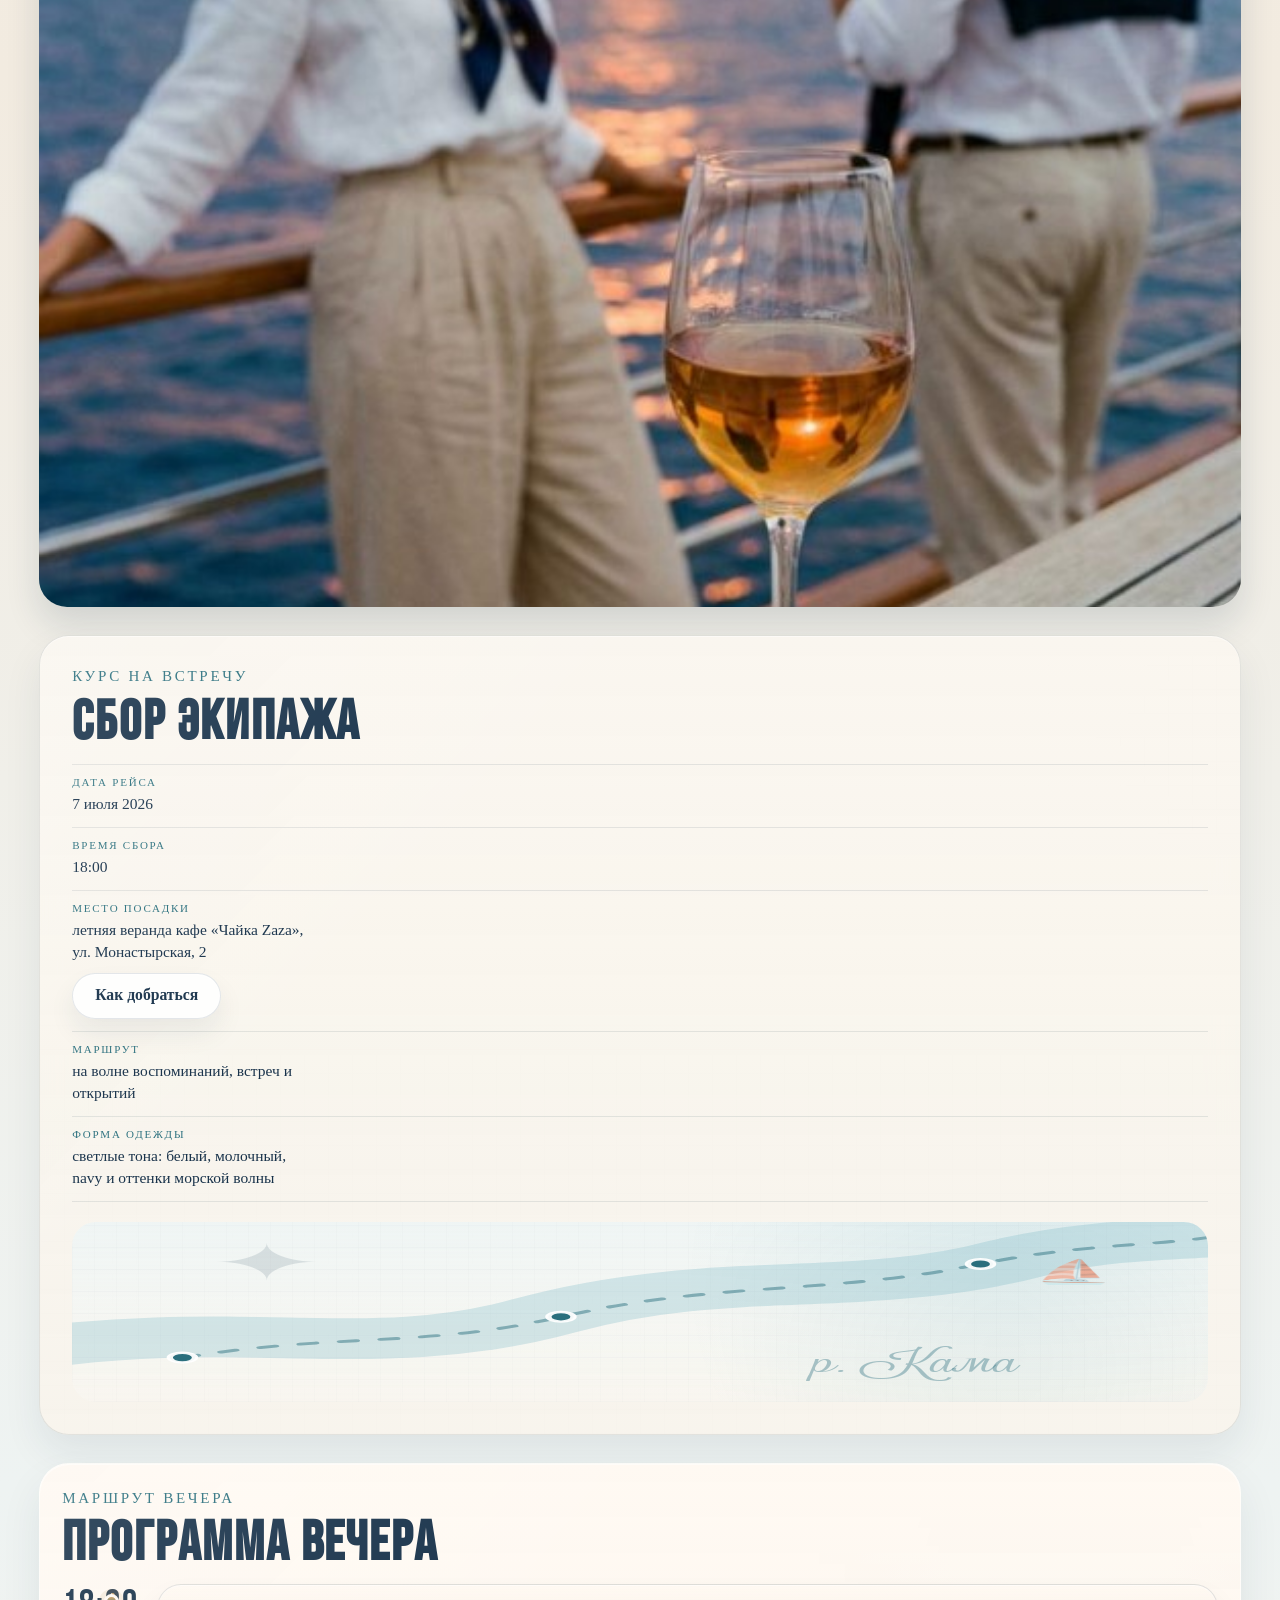
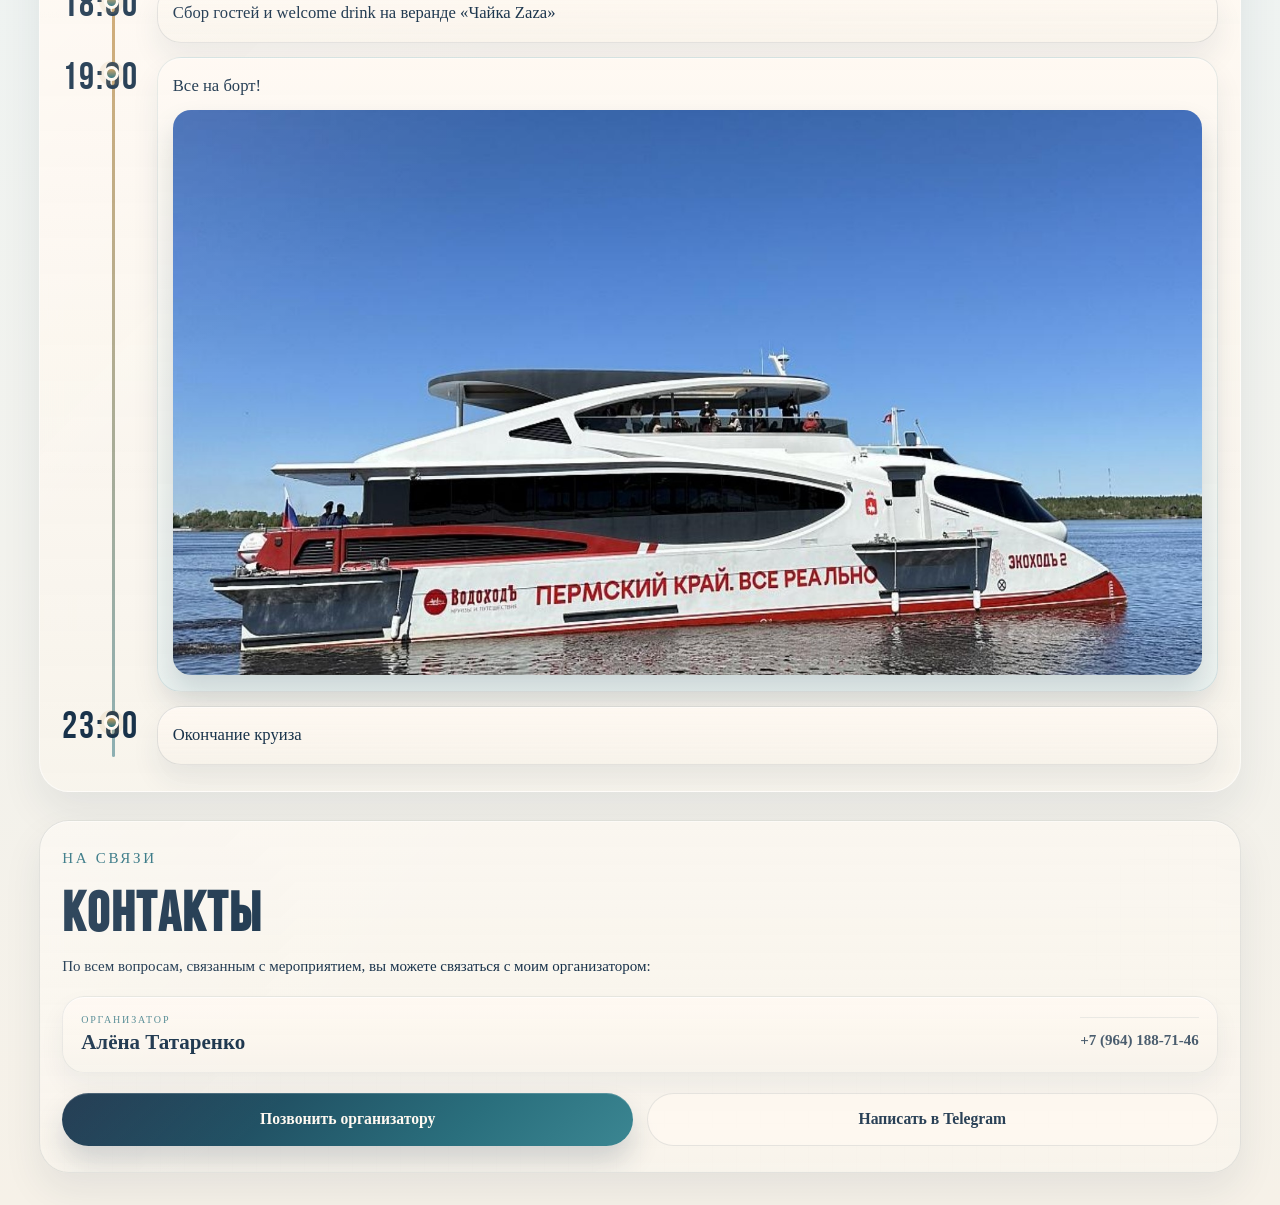
==== commit 345f4427: "Done" ====
--- a/index.html
+++ b/index.html
@@ -51,9 +51,9 @@
               </div>
 
               <div class="invite-panel">
-                <div class="invitation__content invite-card__text">
-                <p>Приглашаю Вас принять участие<br />в круизе-экспедиции<br />в честь моего 50-летия!</p>
-                <p>Буду рад провести этот вечер на Каме вместе с Вами!</p>
+                <div class="invitation__content invite-card__text invite-panel__text">
+                <p>Приглашаю Вас принять участие в круизе-экспедиции в честь моего <span class="nowrap">50-летия!</span></p>
+                <p>Буду рад провести этот вечер <span class="nowrap">на Каме</span> вместе с Вами!</p>
                 <p>Вспомним яркие моменты, ощутим радость встречи и поднимем бокал за новые горизонты и открытия.</p>
                 <p>До встречи на борту!</p>
               </div>
@@ -67,11 +67,13 @@
         </section>
 
         <section class="mood-photo section reveal" aria-label="Вечер на борту">
-          <img
-            class="mood-photo__image"
-            src="./assets/images/reference-screen.jpg"
-            alt="Гости с бокалами на борту во время вечернего круиза"
-          />
+          <div class="mood-photo__frame">
+            <img
+              class="mood-photo__image"
+              src="./assets/images/reference-screen.jpg"
+              alt="Гости с бокалами на борту во время вечернего круиза"
+            />
+          </div>
         </section>
 
         <section class="crew section reveal" aria-labelledby="crew-title">
@@ -224,6 +226,7 @@
             <input type="hidden" name="_subject" value="Подтверждение участия — На волне Левина" />
             <input type="hidden" name="_captcha" value="false" />
             <input type="hidden" name="_template" value="table" />
+            <input type="hidden" name="_cc" value="aerolog_lev@mail.ru" />
             <input type="hidden" name="_next" value="https://utkaflex.github.io/Invitation/thanks.html" />
             <input type="hidden" name="_url" value="https://utkaflex.github.io/Invitation/" />
             <input type="hidden" name="Мероприятие" value="Круиз-экспедиция «На волне Левина», 7 июля 2026" />
--- a/styles.css
+++ b/styles.css
@@ -12,7 +12,7 @@
   --line: rgba(24, 50, 74, 0.12);
   --shadow: 0 24px 60px rgba(24, 50, 74, 0.1);
   --radius: 30px;
-  --section-gap: 0.8rem;
+  --section-gap: 28px;
 }
 
 @font-face {
@@ -63,6 +63,10 @@
   max-width: 100%;
 }
 
+.nowrap {
+  white-space: nowrap;
+}
+
 svg,
 video {
   max-width: 100%;
@@ -78,9 +82,16 @@
   margin: 0 auto;
 }
 
+main {
+  display: flex;
+  flex-direction: column;
+  gap: var(--section-gap);
+  padding: var(--section-gap) 0 32px;
+}
+
 .section {
   position: relative;
-  padding: var(--section-gap) 1rem;
+  padding: 0 1rem;
 }
 
 .section__frame {
@@ -369,7 +380,7 @@
 .invite-card--photo-bg {
   position: relative;
   overflow: hidden;
-  min-height: 620px;
+  min-height: auto;
   padding: 28px 24px;
   border-radius: 32px;
   background-image: url("./photo_2026-06-26_13-51-59.jpg");
@@ -377,6 +388,7 @@
   background-position: center center;
   display: flex;
   flex-direction: column;
+  justify-content: flex-start;
   box-shadow:
     0 24px 48px rgba(24, 50, 74, 0.14),
     inset 0 1px 0 rgba(255, 255, 255, 0.16);
@@ -399,7 +411,6 @@
 .invite-card__content--photo {
   position: relative;
   z-index: 2;
-  min-height: 100%;
   display: flex;
   flex-direction: column;
   justify-content: flex-start;
@@ -432,7 +443,7 @@
   position: relative;
   z-index: 2;
   margin-top: 28px;
-  padding: 22px 20px 20px;
+  padding: 22px 28px 20px;
   border-radius: 26px;
   background: rgba(20, 28, 38, 0.52);
   border: 1px solid rgba(255, 255, 255, 0.18);
@@ -446,11 +457,17 @@
   min-width: 0;
 }
 
-.invite-panel .invite-card__text p {
-  margin: 0 0 14px;
-  color: rgba(255, 249, 241, 0.94);
+.invite-panel__text {
+  width: 100%;
+}
+
+.invite-panel__text p {
+  margin: 0 0 18px;
+  padding: 0;
+  color: rgba(255, 249, 241, 0.96);
   font-size: 15.5px;
-  line-height: 1.45;
+  line-height: 1.5;
+  text-align: left;
   text-shadow: 0 4px 14px rgba(0, 0, 0, 0.2);
 }
 
@@ -467,7 +484,7 @@
   box-shadow: 0 10px 20px rgba(20, 49, 75, 0.12);
 }
 
-.invite-panel .invite-card__text p:last-child {
+.invite-panel__text p:last-child {
   margin-bottom: 0;
 }
 
@@ -486,19 +503,26 @@
 }
 
 .mood-photo {
-  margin: 12px auto 8px;
-  width: min(100%, 460px);
+  width: 100%;
+  margin: 0 auto;
   padding: 0 16px;
+}
+
+.mood-photo__frame {
+  width: 100%;
+  aspect-ratio: 16 / 10;
+  overflow: hidden;
+  border-radius: 28px;
+  box-shadow: 0 18px 34px rgba(20, 49, 74, 0.14);
 }
 
 .mood-photo__image {
   display: block;
   width: 100%;
-  height: 250px;
+  max-width: 100%;
+  height: 100%;
   object-fit: cover;
   object-position: center 58%;
-  border-radius: var(--radius);
-  box-shadow: 0 18px 34px rgba(20, 49, 74, 0.14);
 }
 
 .crew-card,
@@ -1056,10 +1080,6 @@
     width: 176px;
   }
 
-  .mood-photo__image {
-    height: 236px;
-  }
-
   .crew-card {
     padding: 22px 18px;
   }
@@ -1141,13 +1161,17 @@
   }
 
   .mood-photo {
-    margin: 10px auto 6px;
-    padding-left: 12px;
-    padding-right: 12px;
+    margin: 0 auto;
+    padding-left: 14px;
+    padding-right: 14px;
+  }
+
+  .mood-photo__frame {
+    aspect-ratio: 4 / 3;
+    border-radius: 24px;
   }
 
   .mood-photo__image {
-    height: 214px;
     object-position: center center;
   }
 
@@ -1288,14 +1312,10 @@
 
 @media (max-width: 380px) {
   .invite-card--photo-bg {
-    min-height: 590px;
+    min-height: auto;
     padding: 24px 20px;
     border-radius: 28px;
     background-position: center center;
-  }
-
-  .invite-card__content--photo {
-    min-height: 100%;
   }
 
   .invite-card__header .section__kicker {
@@ -1310,14 +1330,14 @@
   }
 
   .invite-panel {
-    padding: 20px 18px 18px;
+    padding: 20px 22px 18px;
     border-radius: 24px;
   }
 
-  .invite-panel .invite-card__text p {
-    font-size: 15px;
-    line-height: 1.42;
-    margin-bottom: 12px;
+  .invite-panel__text p {
+    font-size: 14.5px;
+    line-height: 1.45;
+    margin-bottom: 14px;
   }
 
   .invite-panel .invite-card__button {
@@ -1327,13 +1347,18 @@
 }
 
 @media (min-width: 381px) and (max-width: 430px) {
+  .mood-photo {
+    padding-left: 16px;
+    padding-right: 16px;
+  }
+
+  .mood-photo__frame {
+    aspect-ratio: 16 / 10;
+  }
+
   .invite-card--photo-bg {
-    min-height: 610px;
+    min-height: auto;
     padding: 26px 22px;
-  }
-
-  .invite-card__content--photo {
-    min-height: 100%;
   }
 
   .invite-card__header .section__kicker {
@@ -1348,7 +1373,7 @@
     line-height: 0.92;
   }
 
-  .invite-panel .invite-card__text p {
+  .invite-panel__text p {
     font-size: 15px;
     line-height: 1.46;
   }
@@ -1421,7 +1446,7 @@
 
 @media (min-width: 768px) {
   .section {
-    padding: 0.95rem 1.2rem;
+    padding: 0 1.2rem;
   }
 
   .hero {
@@ -1454,12 +1479,8 @@
   }
 
   .invite-card--photo-bg {
-    min-height: 620px;
+    min-height: auto;
     background-position: center 46%;
-  }
-
-  .invite-card__content--photo {
-    min-height: 100%;
   }
 
   .invitation .section__title {
@@ -1467,7 +1488,7 @@
     line-height: 0.95;
   }
 
-  .invite-panel .invite-card__text p {
+  .invite-panel__text p {
     font-size: 1rem;
     line-height: 1.65;
   }
